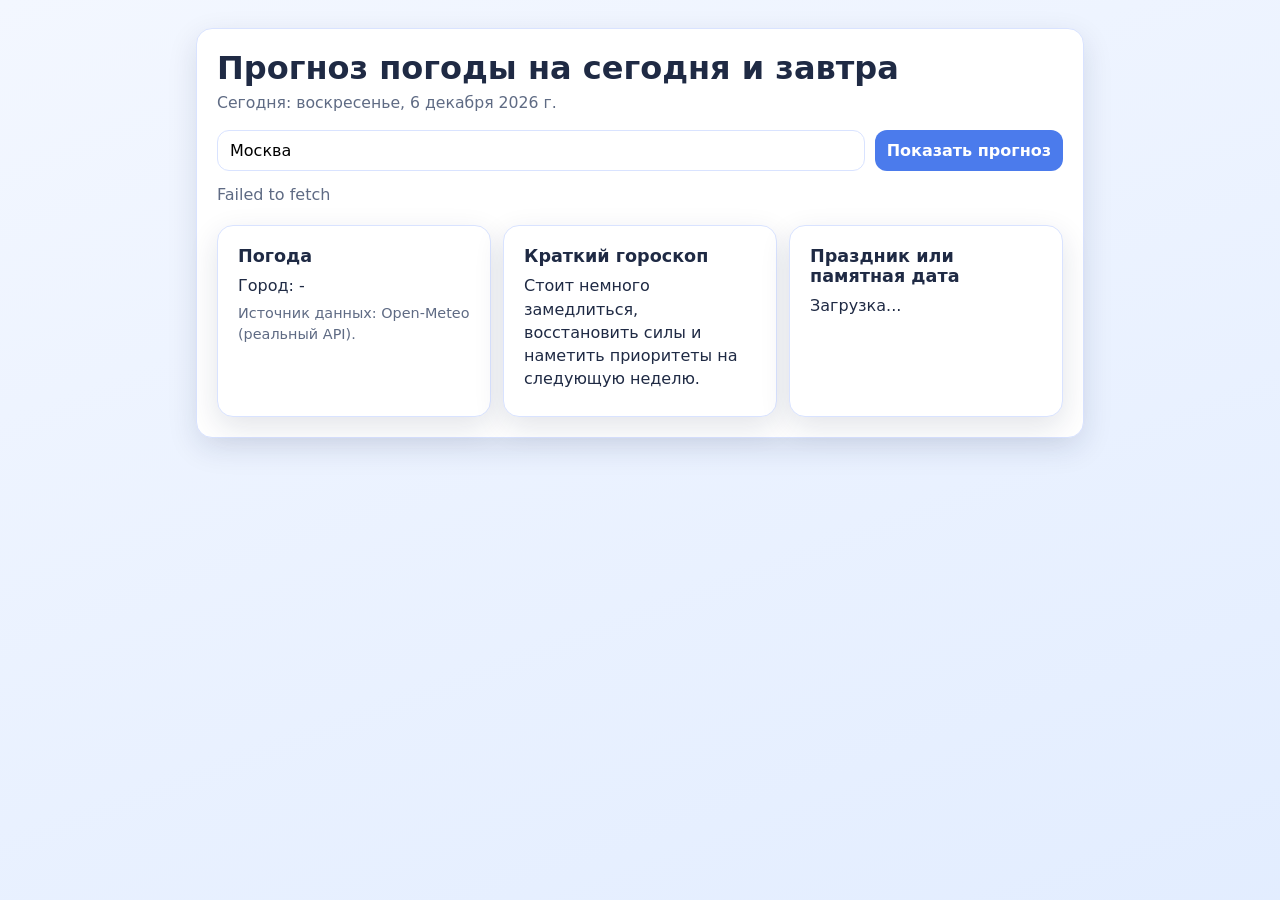
==== index.html @ 25467905 "Сделали первичную версию страницы" ====
<!doctype html>
<html lang="ru">
<head>
  <meta charset="UTF-8">
  <meta name="viewport" content="width=device-width, initial-scale=1.0">
  <title>Погода на сегодня и завтра</title>
  <style>
    :root {
      color-scheme: light dark;
      --bg: #f3f7ff;
      --card: #ffffff;
      --text: #1f2a44;
      --muted: #5f6b84;
      --accent: #4b7bec;
      --accent-2: #2f5fd8;
      --border: #d9e3ff;
      --shadow: 0 10px 30px rgba(16, 34, 75, 0.12);
    }

    @media (prefers-color-scheme: dark) {
      :root {
        --bg: #0f172a;
        --card: #111c35;
        --text: #e5ecff;
        --muted: #a8b6d9;
        --accent: #79a4ff;
        --accent-2: #5c8eff;
        --border: #26395f;
        --shadow: 0 10px 30px rgba(0, 0, 0, 0.35);
      }
    }

    * {
      box-sizing: border-box;
    }

    body {
      margin: 0;
      font-family: "Inter", "Segoe UI", system-ui, -apple-system, sans-serif;
      background: linear-gradient(160deg, var(--bg), #dce9ff 140%);
      color: var(--text);
      min-height: 100vh;
    }

    .wrap {
      max-width: 920px;
      margin: 0 auto;
      padding: 28px 16px 36px;
    }

    .card {
      background: var(--card);
      border: 1px solid var(--border);
      border-radius: 16px;
      box-shadow: var(--shadow);
      padding: 20px;
    }

    h1 {
      margin: 0 0 6px;
      font-size: clamp(1.6rem, 3vw, 2rem);
    }

    .date-text {
      color: var(--muted);
      margin: 0 0 18px;
      font-size: 0.98rem;
    }

    .controls {
      display: grid;
      grid-template-columns: 1fr auto;
      gap: 10px;
      margin-bottom: 14px;
    }

    input, button, select {
      font: inherit;
      border-radius: 12px;
      border: 1px solid var(--border);
      padding: 10px 12px;
      outline: none;
    }

    input:focus, button:focus, select:focus {
      border-color: var(--accent);
      box-shadow: 0 0 0 3px rgba(75, 123, 236, 0.16);
    }

    button {
      background: var(--accent);
      color: white;
      border: none;
      cursor: pointer;
      font-weight: 600;
      transition: background 0.2s ease;
    }

    button:hover {
      background: var(--accent-2);
    }

    .status {
      min-height: 1.4em;
      color: var(--muted);
      margin: 0;
    }

    .grid {
      margin-top: 18px;
      display: grid;
      gap: 12px;
      grid-template-columns: repeat(auto-fit, minmax(260px, 1fr));
    }

    .panel h2 {
      margin: 0 0 8px;
      font-size: 1.1rem;
    }

    .panel p {
      margin: 0.35rem 0;
      line-height: 1.45;
    }

    .weather-line {
      display: flex;
      justify-content: space-between;
      gap: 8px;
      padding: 8px 10px;
      border: 1px solid var(--border);
      border-radius: 10px;
      margin-top: 7px;
    }

    .footer-note {
      margin-top: 14px;
      color: var(--muted);
      font-size: 0.9rem;
    }
  </style>
</head>
<body>
  <main class="wrap">
    <section class="card">
      <h1>Прогноз погоды на сегодня и завтра</h1>
      <p id="currentDate" class="date-text"></p>

      <div class="controls">
        <input id="cityInput" list="cityList" placeholder="Введите город, например Москва" value="Москва">
        <button id="loadBtn" type="button">Показать прогноз</button>
      </div>
      <datalist id="cityList">
        <option value="Москва"></option>
        <option value="Санкт-Петербург"></option>
        <option value="Казань"></option>
        <option value="Новосибирск"></option>
        <option value="Екатеринбург"></option>
        <option value="Минск"></option>
        <option value="Алматы"></option>
      </datalist>

      <p id="status" class="status"></p>

      <div class="grid">
        <article class="panel card">
          <h2>Погода</h2>
          <p id="cityLabel">Город: -</p>
          <div id="weatherBox"></div>
          <p class="footer-note">Источник данных: Open-Meteo (реальный API).</p>
        </article>

        <article class="panel card">
          <h2>Краткий гороскоп</h2>
          <p id="horoscopeText">Загрузка...</p>
        </article>

        <article class="panel card">
          <h2>Праздник или памятная дата</h2>
          <p id="holidayText">Загрузка...</p>
        </article>
      </div>
    </section>
  </main>

  <script>
    const dateEl = document.getElementById("currentDate");
    const cityInput = document.getElementById("cityInput");
    const loadBtn = document.getElementById("loadBtn");
    const statusEl = document.getElementById("status");
    const cityLabel = document.getElementById("cityLabel");
    const weatherBox = document.getElementById("weatherBox");
    const horoscopeText = document.getElementById("horoscopeText");
    const holidayText = document.getElementById("holidayText");

    const formatter = new Intl.DateTimeFormat("ru-RU", {
      weekday: "long",
      day: "numeric",
      month: "long",
      year: "numeric"
    });

    const today = new Date();
    dateEl.textContent = "Сегодня: " + formatter.format(today);

    const dailyHoroscope = [
      "День подходит для спокойного планирования и небольших, но уверенных шагов вперед.",
      "Хорошее время для общения: короткий разговор сегодня может принести полезную идею завтра.",
      "Сфокусируйтесь на главном и не перегружайте себя лишними задачами, так результат будет лучше.",
      "Полезно завершить давние мелкие дела: они освободят место для новых возможностей.",
      "День благоприятен для обучения и новых знаний, особенно в практических вопросах.",
      "Поддержка близких и позитивный настрой помогут быстрее решить текущие вопросы.",
      "Стоит немного замедлиться, восстановить силы и наметить приоритеты на следующую неделю."
    ];

    horoscopeText.textContent = dailyHoroscope[today.getDay() === 0 ? 6 : today.getDay() - 1];

    const memorableDates = {
      "01-01": "Новый год",
      "01-07": "Рождество Христово (православное)",
      "02-23": "День защитника Отечества",
      "03-08": "Международный женский день",
      "04-12": "День космонавтики",
      "05-01": "Праздник Весны и Труда",
      "05-09": "День Победы",
      "06-12": "День России",
      "11-04": "День народного единства",
      "12-31": "Канун Нового года"
    };

    function weatherCodeToText(code) {
      const map = {
        0: "Ясно",
        1: "Преимущественно ясно",
        2: "Переменная облачность",
        3: "Пасмурно",
        45: "Туман",
        48: "Туман с инеем",
        51: "Слабая морось",
        53: "Морось",
        55: "Сильная морось",
        61: "Слабый дождь",
        63: "Дождь",
        65: "Сильный дождь",
        71: "Слабый снег",
        73: "Снег",
        75: "Сильный снег",
        80: "Ливневый дождь",
        95: "Гроза"
      };
      return map[code] ?? "Неизвестно";
    }

    function formatISODate(isoDate) {
      return new Intl.DateTimeFormat("ru-RU", {
        weekday: "short",
        day: "numeric",
        month: "short"
      }).format(new Date(isoDate));
    }

    async function loadHoliday(country = "RU") {
      const y = today.getFullYear();
      const month = String(today.getMonth() + 1).padStart(2, "0");
      const day = String(today.getDate()).padStart(2, "0");
      const localKey = month + "-" + day;

      try {
        const url = "https://date.nager.at/api/v3/PublicHolidays/" + y + "/" + country;
        const res = await fetch(url);
        if (!res.ok) {
          throw new Error("Holiday API error");
        }
        const holidays = await res.json();
        const hit = holidays.find((h) => h.date === y + "-" + month + "-" + day);
        if (hit) {
          holidayText.textContent = hit.localName + " (" + country + ")";
          return;
        }
      } catch (e) {
        // Fallback ниже сработает автоматически.
      }

      if (memorableDates[localKey]) {
        holidayText.textContent = memorableDates[localKey];
      } else {
        holidayText.textContent = "Сегодня нет крупного официального праздника. Отличный день для личных достижений.";
      }
    }

    async function geocodeCity(city) {
      const params = new URLSearchParams({
        name: city,
        count: "1",
        language: "ru",
        format: "json"
      });
      const res = await fetch("https://geocoding-api.open-meteo.com/v1/search?" + params.toString());
      if (!res.ok) {
        throw new Error("Не удалось получить координаты города");
      }
      const data = await res.json();
      if (!data.results || data.results.length === 0) {
        throw new Error("Город не найден");
      }
      return data.results[0];
    }

    async function fetchForecast(lat, lon, timezone) {
      const params = new URLSearchParams({
        latitude: String(lat),
        longitude: String(lon),
        daily: "weather_code,temperature_2m_max,temperature_2m_min,precipitation_sum,windspeed_10m_max",
        timezone: timezone || "auto",
        forecast_days: "2"
      });
      const res = await fetch("https://api.open-meteo.com/v1/forecast?" + params.toString());
      if (!res.ok) {
        throw new Error("Не удалось получить прогноз погоды");
      }
      return res.json();
    }

    function renderWeather(daily) {
      weatherBox.innerHTML = "";
      for (let i = 0; i < daily.time.length; i += 1) {
        const line = document.createElement("div");
        line.className = "weather-line";
        line.innerHTML =
          "<strong>" + formatISODate(daily.time[i]) + "</strong>" +
          "<span>" + weatherCodeToText(daily.weather_code[i]) + ", " +
          Math.round(daily.temperature_2m_min[i]) + "..." +
          Math.round(daily.temperature_2m_max[i]) + "°C, " +
          "осадки: " + daily.precipitation_sum[i] + " мм, " +
          "ветер: " + daily.windspeed_10m_max[i] + " км/ч</span>";
        weatherBox.appendChild(line);
      }
    }

    async function updateAll() {
      const city = cityInput.value.trim();
      if (!city) {
        statusEl.textContent = "Введите название города.";
        return;
      }

      statusEl.textContent = "Загружаю данные...";
      weatherBox.innerHTML = "";

      try {
        const geo = await geocodeCity(city);
        const forecast = await fetchForecast(geo.latitude, geo.longitude, geo.timezone);
        cityLabel.textContent = "Город: " + geo.name + (geo.country ? ", " + geo.country : "");
        renderWeather(forecast.daily);
        await loadHoliday(geo.country_code || "RU");
        statusEl.textContent = "Данные обновлены.";
      } catch (err) {
        statusEl.textContent = err.message || "Произошла ошибка при загрузке данных.";
      }
    }

    loadBtn.addEventListener("click", updateAll);
    cityInput.addEventListener("keydown", (e) => {
      if (e.key === "Enter") {
        updateAll();
      }
    });

    updateAll();
  </script>
</body>
</html>
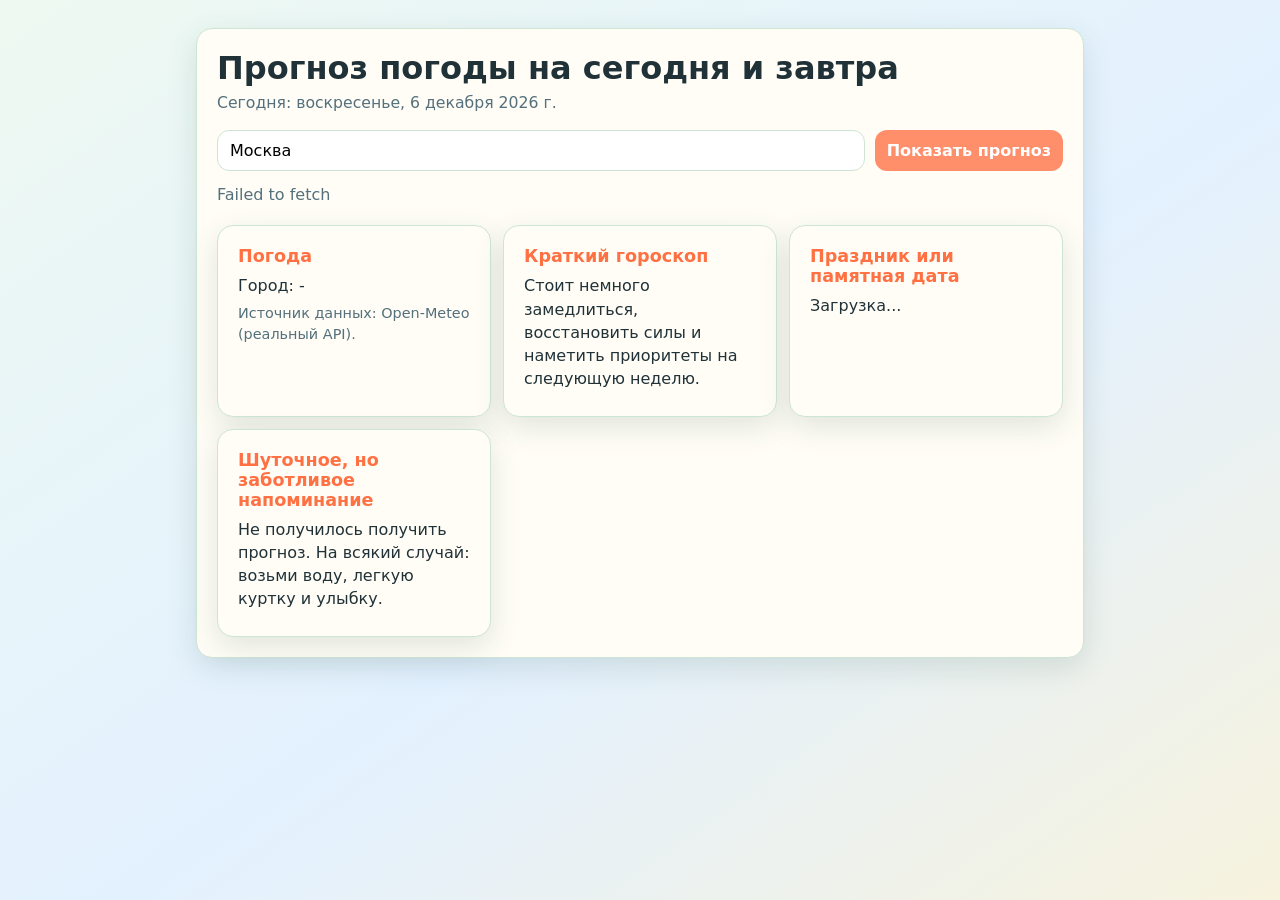
==== commit 769f797f: "Добавила цвет, шуточное напоминание по погоде" ====
--- a/index.html
+++ b/index.html
@@ -7,25 +7,27 @@
   <style>
     :root {
       color-scheme: light dark;
-      --bg: #f3f7ff;
-      --card: #ffffff;
-      --text: #1f2a44;
-      --muted: #5f6b84;
-      --accent: #4b7bec;
-      --accent-2: #2f5fd8;
-      --border: #d9e3ff;
-      --shadow: 0 10px 30px rgba(16, 34, 75, 0.12);
+      --bg: #eef9f1;
+      --bg-soft: #e3f1ff;
+      --card: #fffdf6;
+      --text: #203238;
+      --muted: #53707c;
+      --accent: #ff8f6b;
+      --accent-2: #ff7043;
+      --border: #cde5d4;
+      --shadow: 0 10px 30px rgba(45, 83, 73, 0.14);
     }
 
     @media (prefers-color-scheme: dark) {
       :root {
-        --bg: #0f172a;
-        --card: #111c35;
-        --text: #e5ecff;
-        --muted: #a8b6d9;
-        --accent: #79a4ff;
-        --accent-2: #5c8eff;
-        --border: #26395f;
+        --bg: #101b1a;
+        --bg-soft: #1a2837;
+        --card: #162425;
+        --text: #e8f8ed;
+        --muted: #a8c5b8;
+        --accent: #ffb088;
+        --accent-2: #ff9972;
+        --border: #2f4a46;
         --shadow: 0 10px 30px rgba(0, 0, 0, 0.35);
       }
     }
@@ -37,7 +39,7 @@
     body {
       margin: 0;
       font-family: "Inter", "Segoe UI", system-ui, -apple-system, sans-serif;
-      background: linear-gradient(160deg, var(--bg), #dce9ff 140%);
+      background: linear-gradient(145deg, var(--bg), var(--bg-soft) 55%, #fff3cf 120%);
       color: var(--text);
       min-height: 100vh;
     }
@@ -116,6 +118,7 @@
     .panel h2 {
       margin: 0 0 8px;
       font-size: 1.1rem;
+      color: var(--accent-2);
     }
 
     .panel p {
@@ -179,6 +182,11 @@
           <h2>Праздник или памятная дата</h2>
           <p id="holidayText">Загрузка...</p>
         </article>
+
+        <article class="panel card">
+          <h2>Шуточное, но заботливое напоминание</h2>
+          <p id="reminderText">Сейчас подберу совет по погоде...</p>
+        </article>
       </div>
     </section>
   </main>
@@ -192,6 +200,7 @@
     const weatherBox = document.getElementById("weatherBox");
     const horoscopeText = document.getElementById("horoscopeText");
     const holidayText = document.getElementById("holidayText");
+    const reminderText = document.getElementById("reminderText");
 
     const formatter = new Intl.DateTimeFormat("ru-RU", {
       weekday: "long",
@@ -337,6 +346,34 @@
       }
     }
 
+    function buildCareReminder(daily) {
+      const maxToday = Math.round(daily.temperature_2m_max[0]);
+      const maxTomorrow = Math.round(daily.temperature_2m_max[1] ?? daily.temperature_2m_max[0]);
+      const rainToday = Number(daily.precipitation_sum[0]) || 0;
+      const rainTomorrow = Number(daily.precipitation_sum[1]) || 0;
+      const windToday = Number(daily.windspeed_10m_max[0]) || 0;
+      const codes = [daily.weather_code[0], daily.weather_code[1]];
+
+      const isRainy = rainToday > 1.2 || rainTomorrow > 1.2 || codes.some((code) => [61, 63, 65, 80, 95].includes(code));
+      const isWindy = windToday >= 28;
+      const isCold = maxToday <= 8;
+      const isHot = maxToday >= 27 || maxTomorrow >= 27;
+
+      if (isRainy) {
+        return "Сегодня зонт важнее мотивации: и тот, и другой лучше не забывать. Береги ноги сухими и настроение легким.";
+      }
+      if (isWindy) {
+        return "Ветер бодрый: прическа может уйти в свободное плавание. Надень что-то непродуваемое и держись уверенно.";
+      }
+      if (isCold) {
+        return "Прохладно: чай в термосе почти как суперсила. Одевайся слоями и не геройствуй без шапки.";
+      }
+      if (isHot) {
+        return "Почти лето: солнце щедрое, как бабушка на обед. Вода, головной убор и короткие паузы в тени будут кстати.";
+      }
+      return "Погода дружелюбная: можно идти покорять день без лишней драмы. Возьми воду и сделай маленькую прогулку для настроения.";
+    }
+
     async function updateAll() {
       const city = cityInput.value.trim();
       if (!city) {
@@ -352,10 +389,12 @@
         const forecast = await fetchForecast(geo.latitude, geo.longitude, geo.timezone);
         cityLabel.textContent = "Город: " + geo.name + (geo.country ? ", " + geo.country : "");
         renderWeather(forecast.daily);
+        reminderText.textContent = buildCareReminder(forecast.daily);
         await loadHoliday(geo.country_code || "RU");
         statusEl.textContent = "Данные обновлены.";
       } catch (err) {
         statusEl.textContent = err.message || "Произошла ошибка при загрузке данных.";
+        reminderText.textContent = "Не получилось получить прогноз. На всякий случай: возьми воду, легкую куртку и улыбку.";
       }
     }
 
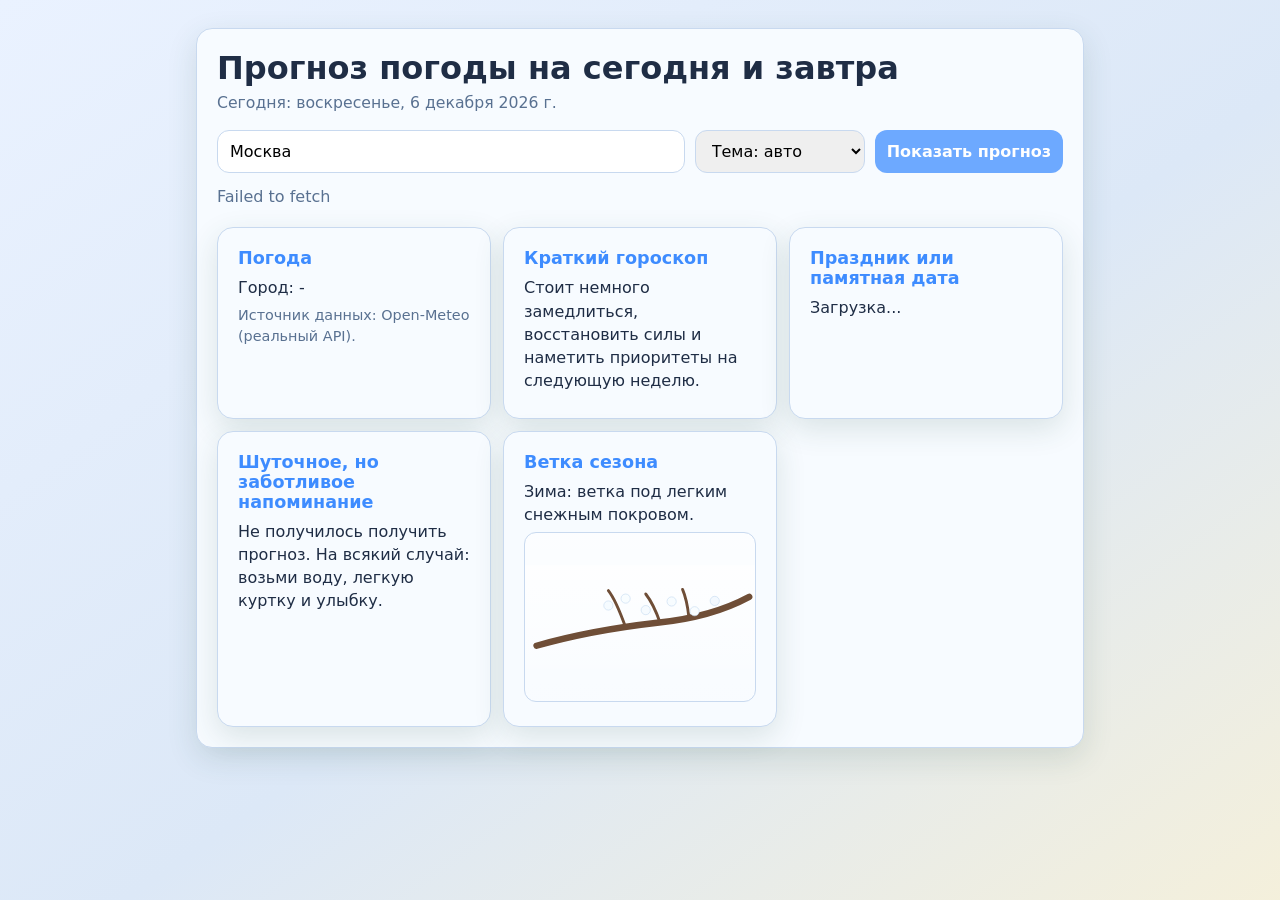
==== commit 578de7fb: "Добавила переключение времен года и ветки" ====
--- a/index.html
+++ b/index.html
@@ -32,6 +32,50 @@
       }
     }
 
+    body[data-season="spring"] {
+      --bg: #eef9f1;
+      --bg-soft: #e3f1ff;
+      --card: #fffdf6;
+      --text: #203238;
+      --muted: #53707c;
+      --accent: #ff8f6b;
+      --accent-2: #ff7043;
+      --border: #cde5d4;
+    }
+
+    body[data-season="summer"] {
+      --bg: #ecfbff;
+      --bg-soft: #dff9df;
+      --card: #fffcf0;
+      --text: #1c2f35;
+      --muted: #4f6e73;
+      --accent: #ffad33;
+      --accent-2: #ff9800;
+      --border: #cbe7e1;
+    }
+
+    body[data-season="autumn"] {
+      --bg: #fff3e7;
+      --bg-soft: #ffe4cf;
+      --card: #fffaf5;
+      --text: #3a2c21;
+      --muted: #7a5f49;
+      --accent: #f08a24;
+      --accent-2: #db6e00;
+      --border: #f1d3b4;
+    }
+
+    body[data-season="winter"] {
+      --bg: #eaf2ff;
+      --bg-soft: #dce8f7;
+      --card: #f7fbff;
+      --text: #1f2d45;
+      --muted: #597191;
+      --accent: #6da9ff;
+      --accent-2: #3e8cff;
+      --border: #c8d9ef;
+    }
+
     * {
       box-sizing: border-box;
     }
@@ -71,9 +115,13 @@
 
     .controls {
       display: grid;
-      grid-template-columns: 1fr auto;
+      grid-template-columns: 1fr auto auto;
       gap: 10px;
       margin-bottom: 14px;
+    }
+
+    .season-select {
+      min-width: 170px;
     }
 
     input, button, select {
@@ -141,9 +189,61 @@
       color: var(--muted);
       font-size: 0.9rem;
     }
+
+    .season-art {
+      width: 100%;
+      height: 170px;
+      border: 1px solid var(--border);
+      border-radius: 12px;
+      background: linear-gradient(180deg, rgba(255, 255, 255, 0.6), rgba(255, 255, 255, 0.2));
+      overflow: hidden;
+    }
+
+    .season-art .branch-sway {
+      transform-origin: 22px 142px;
+      animation: branchSway 7s ease-in-out infinite;
+    }
+
+    .season-art .decor-group {
+      transform-origin: 230px 68px;
+      animation: decorBreathe 5.5s ease-in-out infinite;
+    }
+
+    .season-art .decor-group.decor-snow {
+      animation-name: snowShimmer;
+      transform-origin: 240px 68px;
+    }
+
+    @keyframes branchSway {
+      0%, 100% { transform: rotate(0deg); }
+      50% { transform: rotate(0.65deg); }
+    }
+
+    @keyframes decorBreathe {
+      0%, 100% { transform: translateY(0) rotate(0deg); }
+      50% { transform: translateY(-2.5px) rotate(0.35deg); }
+    }
+
+    @keyframes snowShimmer {
+      0%, 100% { transform: translateY(0); opacity: 0.92; }
+      50% { transform: translateY(1.5px); opacity: 1; }
+    }
+
+    @media (prefers-reduced-motion: reduce) {
+      .season-art .branch-sway,
+      .season-art .decor-group {
+        animation: none !important;
+      }
+    }
+
+    @media (max-width: 700px) {
+      .controls {
+        grid-template-columns: 1fr;
+      }
+    }
   </style>
 </head>
-<body>
+<body data-season="spring">
   <main class="wrap">
     <section class="card">
       <h1>Прогноз погоды на сегодня и завтра</h1>
@@ -151,6 +251,13 @@
 
       <div class="controls">
         <input id="cityInput" list="cityList" placeholder="Введите город, например Москва" value="Москва">
+        <select id="seasonSelect" class="season-select" aria-label="Тема сезона">
+          <option value="auto">Тема: авто</option>
+          <option value="spring">Весна</option>
+          <option value="summer">Лето</option>
+          <option value="autumn">Осень</option>
+          <option value="winter">Зима</option>
+        </select>
         <button id="loadBtn" type="button">Показать прогноз</button>
       </div>
       <datalist id="cityList">
@@ -187,6 +294,12 @@
           <h2>Шуточное, но заботливое напоминание</h2>
           <p id="reminderText">Сейчас подберу совет по погоде...</p>
         </article>
+
+        <article class="panel card">
+          <h2>Ветка сезона</h2>
+          <p id="seasonLabel">Подбираю иллюстрацию по времени года...</p>
+          <svg id="seasonBranch" class="season-art" viewBox="0 0 400 180" role="img" aria-label="Иллюстрация ветки дерева"></svg>
+        </article>
       </div>
     </section>
   </main>
@@ -195,12 +308,15 @@
     const dateEl = document.getElementById("currentDate");
     const cityInput = document.getElementById("cityInput");
     const loadBtn = document.getElementById("loadBtn");
+    const seasonSelect = document.getElementById("seasonSelect");
     const statusEl = document.getElementById("status");
     const cityLabel = document.getElementById("cityLabel");
     const weatherBox = document.getElementById("weatherBox");
     const horoscopeText = document.getElementById("horoscopeText");
     const holidayText = document.getElementById("holidayText");
     const reminderText = document.getElementById("reminderText");
+    const seasonLabel = document.getElementById("seasonLabel");
+    const seasonBranch = document.getElementById("seasonBranch");
 
     const formatter = new Intl.DateTimeFormat("ru-RU", {
       weekday: "long",
@@ -211,6 +327,13 @@
 
     const today = new Date();
     dateEl.textContent = "Сегодня: " + formatter.format(today);
+
+    const seasonNames = {
+      spring: "Весна",
+      summer: "Лето",
+      autumn: "Осень",
+      winter: "Зима"
+    };
 
     const dailyHoroscope = [
       "День подходит для спокойного планирования и небольших, но уверенных шагов вперед.",
@@ -268,6 +391,87 @@
       }).format(new Date(isoDate));
     }
 
+    function getSeasonByMonth(monthIndex) {
+      if (monthIndex >= 2 && monthIndex <= 4) return "spring";
+      if (monthIndex >= 5 && monthIndex <= 7) return "summer";
+      if (monthIndex >= 8 && monthIndex <= 10) return "autumn";
+      return "winter";
+    }
+
+    function renderBranchArt(season) {
+      let decor = "";
+      let caption = "";
+      let decorClass = "decor-group";
+
+      if (season === "spring") {
+        decor = `
+          <circle cx="140" cy="70" r="13" fill="#ffc6d8" />
+          <circle cx="170" cy="55" r="12" fill="#ffbdd1" />
+          <circle cx="205" cy="75" r="14" fill="#ffd2e0" />
+          <circle cx="250" cy="62" r="12" fill="#ffc4d4" />
+          <circle cx="290" cy="78" r="12" fill="#ffcfdf" />
+          <circle cx="325" cy="60" r="11" fill="#ffd7e5" />
+        `;
+        caption = "Весна: ветка в нежном цветении.";
+      } else if (season === "summer") {
+        decor = `
+          <ellipse cx="145" cy="70" rx="18" ry="12" fill="#79c96e" />
+          <ellipse cx="180" cy="58" rx="20" ry="13" fill="#6ebf61" />
+          <ellipse cx="220" cy="78" rx="19" ry="12" fill="#86d679" />
+          <ellipse cx="265" cy="62" rx="18" ry="12" fill="#70c866" />
+          <ellipse cx="305" cy="80" rx="19" ry="12" fill="#7ccf71" />
+          <ellipse cx="338" cy="62" rx="16" ry="11" fill="#68bb5d" />
+        `;
+        caption = "Лето: густая зеленая листва.";
+      } else if (season === "autumn") {
+        decor = `
+          <ellipse cx="145" cy="70" rx="17" ry="11" fill="#f4a440" />
+          <ellipse cx="178" cy="57" rx="19" ry="12" fill="#e48c2a" />
+          <ellipse cx="220" cy="78" rx="18" ry="11" fill="#f7b35e" />
+          <ellipse cx="264" cy="63" rx="18" ry="11" fill="#d9771f" />
+          <ellipse cx="304" cy="80" rx="18" ry="11" fill="#f1a347" />
+          <ellipse cx="338" cy="61" rx="16" ry="10" fill="#cc6815" />
+        `;
+        caption = "Осень: ветка в теплых янтарных оттенках.";
+      } else {
+        decorClass = "decor-group decor-snow";
+        decor = `
+          <circle cx="145" cy="70" r="8" fill="#f5fbff" stroke="#c2d8ef" />
+          <circle cx="175" cy="58" r="8" fill="#f8fdff" stroke="#c2d8ef" />
+          <circle cx="210" cy="78" r="8" fill="#f6fbff" stroke="#c2d8ef" />
+          <circle cx="255" cy="63" r="8" fill="#f7fcff" stroke="#c2d8ef" />
+          <circle cx="295" cy="80" r="8" fill="#f9fdff" stroke="#c2d8ef" />
+          <circle cx="330" cy="62" r="8" fill="#f3f9ff" stroke="#c2d8ef" />
+        `;
+        caption = "Зима: ветка под легким снежным покровом.";
+      }
+
+      seasonBranch.innerHTML = `
+        <defs>
+          <linearGradient id="skyGrad" x1="0" x2="0" y1="0" y2="1">
+            <stop offset="0%" stop-color="rgba(255,255,255,0.7)" />
+            <stop offset="100%" stop-color="rgba(255,255,255,0.15)" />
+          </linearGradient>
+        </defs>
+        <rect x="0" y="0" width="400" height="180" fill="url(#skyGrad)"></rect>
+        <g class="branch-sway">
+          <path d="M20 140 C90 120, 160 108, 230 100 C280 95, 340 82, 390 55" stroke="#6f4e37" stroke-width="11" fill="none" stroke-linecap="round"/>
+          <path d="M175 108 C165 80, 156 58, 145 44" stroke="#6f4e37" stroke-width="5" fill="none" stroke-linecap="round"/>
+          <path d="M235 100 C228 80, 221 64, 210 50" stroke="#6f4e37" stroke-width="5" fill="none" stroke-linecap="round"/>
+          <path d="M285 90 C283 72, 280 56, 274 42" stroke="#6f4e37" stroke-width="5" fill="none" stroke-linecap="round"/>
+          <g class="${decorClass}">${decor}</g>
+        </g>
+      `;
+      seasonLabel.textContent = caption;
+    }
+
+    function applySeasonTheme() {
+      const selected = seasonSelect.value;
+      const finalSeason = selected === "auto" ? getSeasonByMonth(today.getMonth()) : selected;
+      document.body.dataset.season = finalSeason;
+      renderBranchArt(finalSeason);
+    }
+
     async function loadHoliday(country = "RU") {
       const y = today.getFullYear();
       const month = String(today.getMonth() + 1).padStart(2, "0");
@@ -399,12 +603,14 @@
     }
 
     loadBtn.addEventListener("click", updateAll);
+    seasonSelect.addEventListener("change", applySeasonTheme);
     cityInput.addEventListener("keydown", (e) => {
       if (e.key === "Enter") {
         updateAll();
       }
     });
 
+    applySeasonTheme();
     updateAll();
   </script>
 </body>
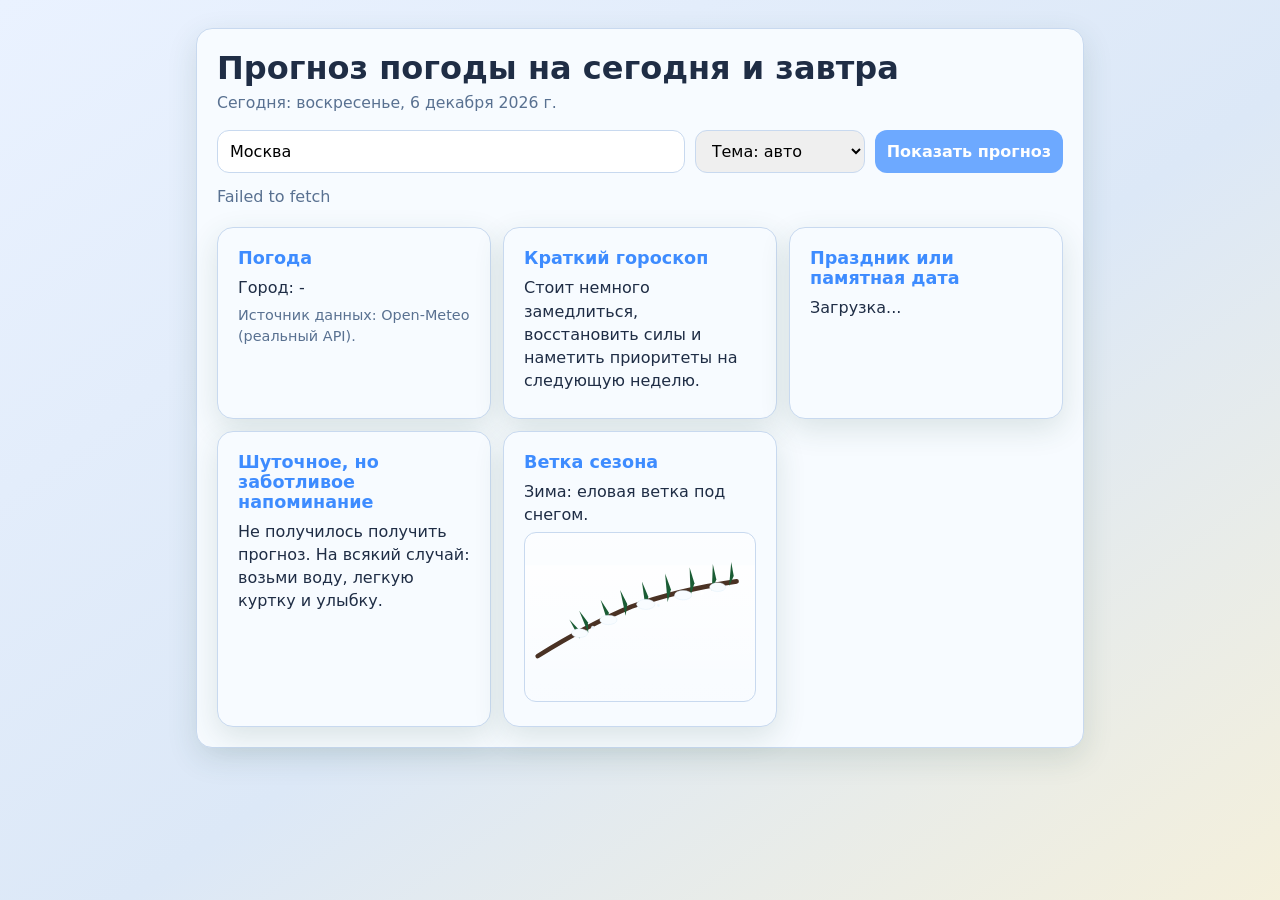
==== commit 9bae4434: "Сделаны детальные SVG-иллюстрации" ====
--- a/index.html
+++ b/index.html
@@ -398,70 +398,210 @@
       return "winter";
     }
 
+    function sakuraFlower(x, y, scale) {
+      const s = scale;
+      return (
+        "<g transform=\"translate(" + x + "," + y + ") scale(" + s + ")\">" +
+        "<g fill=\"#ffb8d0\">" +
+        "<ellipse cx=\"0\" cy=\"-7\" rx=\"3.4\" ry=\"6.8\" />" +
+        "<ellipse cx=\"0\" cy=\"-7\" rx=\"3.4\" ry=\"6.8\" transform=\"rotate(72)\" />" +
+        "<ellipse cx=\"0\" cy=\"-7\" rx=\"3.4\" ry=\"6.8\" transform=\"rotate(144)\" />" +
+        "<ellipse cx=\"0\" cy=\"-7\" rx=\"3.4\" ry=\"6.8\" transform=\"rotate(216)\" />" +
+        "<ellipse cx=\"0\" cy=\"-7\" rx=\"3.4\" ry=\"6.8\" transform=\"rotate(288)\" />" +
+        "</g>" +
+        "<circle r=\"3\" fill=\"#fff5f9\" />" +
+        "</g>"
+      );
+    }
+
+    function sakuraBud(x, y) {
+      return (
+        "<ellipse cx=\"" + x + "\" cy=\"" + y + "\" rx=\"4\" ry=\"6\" fill=\"#ff9ec4\" transform=\"rotate(-25 " + x + " " + y + ")\" />"
+      );
+    }
+
+    function cherryLeaf(x, y, rot) {
+      return (
+        "<g transform=\"translate(" + x + "," + y + ") rotate(" + rot + ")\">" +
+        "<ellipse cx=\"0\" cy=\"0\" rx=\"14\" ry=\"8\" fill=\"#4a9f4a\" />" +
+        "<path d=\"M 0 -8 Q 0 0 0 10\" stroke=\"#2d6b2d\" stroke-width=\"1.2\" fill=\"none\" />" +
+        "</g>"
+      );
+    }
+
+    function cherryPair(x, y) {
+      return (
+        "<g transform=\"translate(" + x + "," + y + ")\">" +
+        "<path d=\"M 0 -4 Q 3 -14 10 -10\" stroke=\"#5c4033\" stroke-width=\"1.4\" fill=\"none\" stroke-linecap=\"round\" />" +
+        "<ellipse cx=\"2\" cy=\"2\" rx=\"5.5\" ry=\"6.5\" fill=\"#c41e3a\" />" +
+        "<ellipse cx=\"11\" cy=\"5\" rx=\"5.5\" ry=\"6.5\" fill=\"#a01830\" />" +
+        "<ellipse cx=\"2\" cy=\"2\" rx=\"2\" ry=\"2.5\" fill=\"#ff6b7a\" opacity=\"0.35\" />" +
+        "</g>"
+      );
+    }
+
+    function mapleLeafPath(fill) {
+      return (
+        "<path d=\"M 0 10 L 4 -2 L 12 -8 L 10 2 L 16 8 L 6 10 L 0 18 L -6 10 L -16 8 L -10 2 L -12 -8 L -4 -2 Z\" fill=\"" +
+        fill +
+        "\" stroke=\"#8a3a12\" stroke-width=\"0.4\" stroke-linejoin=\"round\" />"
+      );
+    }
+
+    function mapleLeaf(x, y, rot, scale, fill) {
+      return (
+        "<g transform=\"translate(" + x + "," + y + ") rotate(" + rot + ") scale(" + scale + ")\">" +
+        mapleLeafPath(fill) +
+        "<path d=\"M 0 10 L 0 22\" stroke=\"#5a3010\" stroke-width=\"1.2\" />" +
+        "</g>"
+      );
+    }
+
+    function spruceNeedle(x, y, ang, len) {
+      const rad = (ang * Math.PI) / 180;
+      const x2 = x + Math.cos(rad) * len;
+      const y2 = y + Math.sin(rad) * len;
+      return (
+        "<polygon points=\"" +
+        x +
+        "," +
+        y +
+        " " +
+        x2 +
+        "," +
+        y2 +
+        " " +
+        (x + Math.cos(rad + 0.35) * (len * 0.45)) +
+        "," +
+        (y + Math.sin(rad + 0.35) * (len * 0.45)) +
+        "\" fill=\"#1a5c34\" />"
+      );
+    }
+
+    function snowCap(x, y, w) {
+      return (
+        "<ellipse cx=\"" +
+        x +
+        "\" cy=\"" +
+        y +
+        "\" rx=\"" +
+        w +
+        "\" ry=\"" +
+        w * 0.55 +
+        "\" fill=\"#f8fcff\" stroke=\"#d4e8f7\" stroke-width=\"0.6\" />"
+      );
+    }
+
     function renderBranchArt(season) {
-      let decor = "";
       let caption = "";
-      let decorClass = "decor-group";
+      let scene = "";
 
       if (season === "spring") {
-        decor = `
-          <circle cx="140" cy="70" r="13" fill="#ffc6d8" />
-          <circle cx="170" cy="55" r="12" fill="#ffbdd1" />
-          <circle cx="205" cy="75" r="14" fill="#ffd2e0" />
-          <circle cx="250" cy="62" r="12" fill="#ffc4d4" />
-          <circle cx="290" cy="78" r="12" fill="#ffcfdf" />
-          <circle cx="325" cy="60" r="11" fill="#ffd7e5" />
-        `;
-        caption = "Весна: ветка в нежном цветении.";
+        caption = "Весна: ветка цветущей сакуры.";
+        scene =
+          "<g class=\"branch-sway\">" +
+          "<path d=\"M 16 150 C 90 115, 170 95, 248 78 C 300 66, 350 52, 388 38\" stroke=\"#5c4033\" stroke-width=\"10\" fill=\"none\" stroke-linecap=\"round\" />" +
+          "<path d=\"M 178 108 C 170 82, 158 58, 148 36\" stroke=\"#6b4a3a\" stroke-width=\"5\" fill=\"none\" stroke-linecap=\"round\" />" +
+          "<path d=\"M 238 98 C 230 72, 218 48, 205 28\" stroke=\"#6b4a3a\" stroke-width=\"5\" fill=\"none\" stroke-linecap=\"round\" />" +
+          "<path d=\"M 292 86 C 286 64, 278 44, 268 24\" stroke=\"#6b4a3a\" stroke-width=\"4\" fill=\"none\" stroke-linecap=\"round\" />" +
+          "<g class=\"decor-group\">" +
+          sakuraFlower(148, 40, 1.05) +
+          sakuraFlower(208, 52, 0.9) +
+          sakuraFlower(268, 58, 1) +
+          sakuraFlower(318, 48, 0.85) +
+          sakuraFlower(355, 42, 0.75) +
+          sakuraBud(128, 118) +
+          sakuraBud(185, 95) +
+          sakuraBud(330, 62) +
+          "</g>" +
+          "</g>";
       } else if (season === "summer") {
-        decor = `
-          <ellipse cx="145" cy="70" rx="18" ry="12" fill="#79c96e" />
-          <ellipse cx="180" cy="58" rx="20" ry="13" fill="#6ebf61" />
-          <ellipse cx="220" cy="78" rx="19" ry="12" fill="#86d679" />
-          <ellipse cx="265" cy="62" rx="18" ry="12" fill="#70c866" />
-          <ellipse cx="305" cy="80" rx="19" ry="12" fill="#7ccf71" />
-          <ellipse cx="338" cy="62" rx="16" ry="11" fill="#68bb5d" />
-        `;
-        caption = "Лето: густая зеленая листва.";
+        caption = "Лето: ветка черешни с листьями и ягодами.";
+        scene =
+          "<g class=\"branch-sway\">" +
+          "<path d=\"M 14 152 C 95 118, 175 98, 255 82 C 310 72, 360 58, 392 48\" stroke=\"#5a3828\" stroke-width=\"11\" fill=\"none\" stroke-linecap=\"round\" />" +
+          "<path d=\"M 182 110 C 172 85, 162 62, 152 44\" stroke=\"#6b4a3a\" stroke-width=\"5\" fill=\"none\" stroke-linecap=\"round\" />" +
+          "<path d=\"M 248 96 C 240 72, 228 52, 218 34\" stroke=\"#6b4a3a\" stroke-width=\"5\" fill=\"none\" stroke-linecap=\"round\" />" +
+          "<path d=\"M 302 84 C 296 64, 288 46, 278 30\" stroke=\"#6b4a3a\" stroke-width=\"4\" fill=\"none\" stroke-linecap=\"round\" />" +
+          "<g class=\"decor-group\">" +
+          cherryLeaf(138, 108, -35) +
+          cherryLeaf(165, 88, 15) +
+          cherryLeaf(200, 72, -55) +
+          cherryLeaf(235, 78, 40) +
+          cherryLeaf(275, 68, -20) +
+          cherryLeaf(310, 62, 25) +
+          cherryLeaf(345, 58, -45) +
+          cherryPair(158, 52) +
+          cherryPair(228, 58) +
+          cherryPair(298, 48) +
+          cherryPair(352, 44) +
+          "</g>" +
+          "</g>";
       } else if (season === "autumn") {
-        decor = `
-          <ellipse cx="145" cy="70" rx="17" ry="11" fill="#f4a440" />
-          <ellipse cx="178" cy="57" rx="19" ry="12" fill="#e48c2a" />
-          <ellipse cx="220" cy="78" rx="18" ry="11" fill="#f7b35e" />
-          <ellipse cx="264" cy="63" rx="18" ry="11" fill="#d9771f" />
-          <ellipse cx="304" cy="80" rx="18" ry="11" fill="#f1a347" />
-          <ellipse cx="338" cy="61" rx="16" ry="10" fill="#cc6815" />
-        `;
-        caption = "Осень: ветка в теплых янтарных оттенках.";
+        caption = "Осень: кленовая ветка.";
+        scene =
+          "<g class=\"branch-sway\">" +
+          "<path d=\"M 18 148 C 92 118, 168 100, 242 84 C 295 74, 348 60, 386 46\" stroke=\"#5c4033\" stroke-width=\"10\" fill=\"none\" stroke-linecap=\"round\" />" +
+          "<path d=\"M 176 108 C 168 82, 158 58, 150 40\" stroke=\"#6b4a3a\" stroke-width=\"5\" fill=\"none\" stroke-linecap=\"round\" />" +
+          "<path d=\"M 238 96 C 230 72, 220 50, 210 32\" stroke=\"#6b4a3a\" stroke-width=\"5\" fill=\"none\" stroke-linecap=\"round\" />" +
+          "<path d=\"M 290 86 C 284 66, 276 48, 268 30\" stroke=\"#6b4a3a\" stroke-width=\"4\" fill=\"none\" stroke-linecap=\"round\" />" +
+          "<g class=\"decor-group\">" +
+          mapleLeaf(142, 100, -25, 0.85, "#e85d04") +
+          mapleLeaf(178, 78, 40, 0.95, "#d9480f") +
+          mapleLeaf(218, 88, -50, 0.9, "#f4a261") +
+          mapleLeaf(258, 72, 15, 1, "#c2410c") +
+          mapleLeaf(298, 68, -35, 0.88, "#ea580c") +
+          mapleLeaf(332, 58, 55, 0.82, "#9a3412") +
+          mapleLeaf(365, 52, -15, 0.75, "#f59e0b") +
+          "</g>" +
+          "</g>";
       } else {
-        decorClass = "decor-group decor-snow";
-        decor = `
-          <circle cx="145" cy="70" r="8" fill="#f5fbff" stroke="#c2d8ef" />
-          <circle cx="175" cy="58" r="8" fill="#f8fdff" stroke="#c2d8ef" />
-          <circle cx="210" cy="78" r="8" fill="#f6fbff" stroke="#c2d8ef" />
-          <circle cx="255" cy="63" r="8" fill="#f7fcff" stroke="#c2d8ef" />
-          <circle cx="295" cy="80" r="8" fill="#f9fdff" stroke="#c2d8ef" />
-          <circle cx="330" cy="62" r="8" fill="#f3f9ff" stroke="#c2d8ef" />
-        `;
-        caption = "Зима: ветка под легким снежным покровом.";
-      }
-
-      seasonBranch.innerHTML = `
-        <defs>
-          <linearGradient id="skyGrad" x1="0" x2="0" y1="0" y2="1">
-            <stop offset="0%" stop-color="rgba(255,255,255,0.7)" />
-            <stop offset="100%" stop-color="rgba(255,255,255,0.15)" />
-          </linearGradient>
-        </defs>
-        <rect x="0" y="0" width="400" height="180" fill="url(#skyGrad)"></rect>
-        <g class="branch-sway">
-          <path d="M20 140 C90 120, 160 108, 230 100 C280 95, 340 82, 390 55" stroke="#6f4e37" stroke-width="11" fill="none" stroke-linecap="round"/>
-          <path d="M175 108 C165 80, 156 58, 145 44" stroke="#6f4e37" stroke-width="5" fill="none" stroke-linecap="round"/>
-          <path d="M235 100 C228 80, 221 64, 210 50" stroke="#6f4e37" stroke-width="5" fill="none" stroke-linecap="round"/>
-          <path d="M285 90 C283 72, 280 56, 274 42" stroke="#6f4e37" stroke-width="5" fill="none" stroke-linecap="round"/>
-          <g class="${decorClass}">${decor}</g>
-        </g>
-      `;
+        caption = "Зима: еловая ветка под снегом.";
+        scene =
+          "<g class=\"branch-sway\">" +
+          "<path d=\"M 22 158 C 75 125, 130 95, 185 72 C 240 52, 300 38, 368 28\" stroke=\"#4a3224\" stroke-width=\"8\" fill=\"none\" stroke-linecap=\"round\" />" +
+          spruceNeedle(95, 128, -118, 38) +
+          spruceNeedle(110, 118, -112, 42) +
+          spruceNeedle(145, 102, -108, 44) +
+          spruceNeedle(175, 88, -102, 46) +
+          spruceNeedle(210, 76, -98, 48) +
+          spruceNeedle(248, 64, -95, 50) +
+          spruceNeedle(288, 52, -92, 48) +
+          spruceNeedle(325, 44, -88, 46) +
+          spruceNeedle(355, 36, -85, 42) +
+          "<g class=\"decor-group decor-snow\">" +
+          snowCap(95, 118, 14) +
+          snowCap(145, 95, 15) +
+          snowCap(210, 68, 16) +
+          snowCap(275, 52, 15) +
+          snowCap(335, 38, 14) +
+          "<circle cx=\"118\" cy=\"108\" r=\"3\" fill=\"#eef8ff\" opacity=\"0.9\" />" +
+          "<circle cx=\"232\" cy=\"70\" r=\"2.5\" fill=\"#eef8ff\" opacity=\"0.85\" />" +
+          "<circle cx=\"308\" cy=\"48\" r=\"3\" fill=\"#ffffff\" opacity=\"0.9\" />" +
+          "</g>" +
+          "</g>";
+      }
+
+      seasonBranch.setAttribute(
+        "aria-label",
+        season === "spring"
+          ? "Нарисованная ветка цветущей сакуры"
+          : season === "summer"
+            ? "Нарисованная ветка черешни с ягодами"
+            : season === "autumn"
+              ? "Нарисованная кленовая ветка"
+              : "Нарисованная еловая ветка в снегу"
+      );
+
+      seasonBranch.innerHTML =
+        "<defs>" +
+        "<linearGradient id=\"skyGrad\" x1=\"0\" x2=\"0\" y1=\"0\" y2=\"1\">" +
+        "<stop offset=\"0%\" stop-color=\"rgba(255,255,255,0.75)\" />" +
+        "<stop offset=\"100%\" stop-color=\"rgba(255,255,255,0.12)\" />" +
+        "</linearGradient>" +
+        "</defs>" +
+        "<rect x=\"0\" y=\"0\" width=\"400\" height=\"180\" fill=\"url(#skyGrad)\"></rect>" +
+        scene;
       seasonLabel.textContent = caption;
     }
 
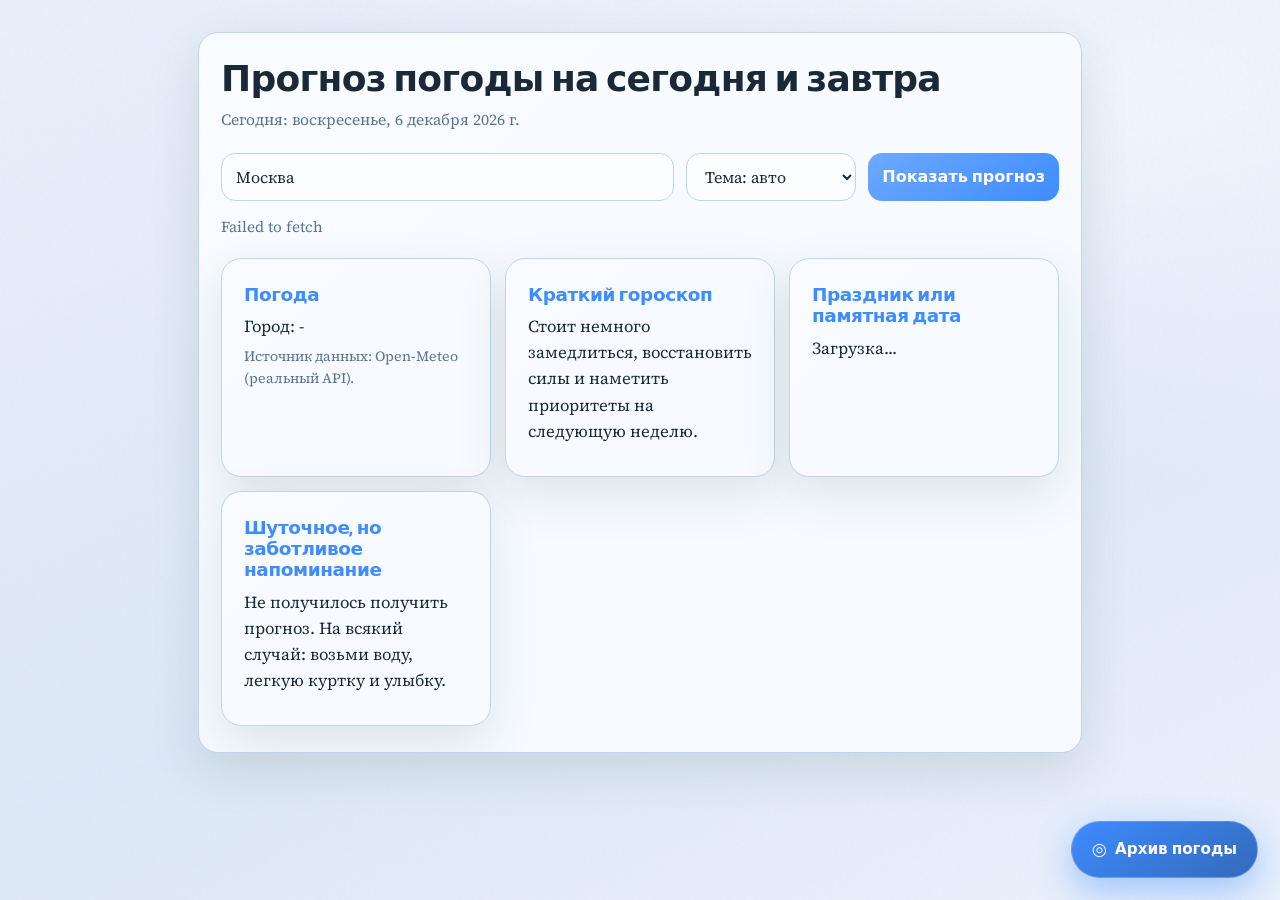
==== commit 9f488345: "добавление второй страницы архив" ====
--- a/index.html
+++ b/index.html
@@ -4,244 +4,10 @@
   <meta charset="UTF-8">
   <meta name="viewport" content="width=device-width, initial-scale=1.0">
   <title>Погода на сегодня и завтра</title>
-  <style>
-    :root {
-      color-scheme: light dark;
-      --bg: #eef9f1;
-      --bg-soft: #e3f1ff;
-      --card: #fffdf6;
-      --text: #203238;
-      --muted: #53707c;
-      --accent: #ff8f6b;
-      --accent-2: #ff7043;
-      --border: #cde5d4;
-      --shadow: 0 10px 30px rgba(45, 83, 73, 0.14);
-    }
-
-    @media (prefers-color-scheme: dark) {
-      :root {
-        --bg: #101b1a;
-        --bg-soft: #1a2837;
-        --card: #162425;
-        --text: #e8f8ed;
-        --muted: #a8c5b8;
-        --accent: #ffb088;
-        --accent-2: #ff9972;
-        --border: #2f4a46;
-        --shadow: 0 10px 30px rgba(0, 0, 0, 0.35);
-      }
-    }
-
-    body[data-season="spring"] {
-      --bg: #eef9f1;
-      --bg-soft: #e3f1ff;
-      --card: #fffdf6;
-      --text: #203238;
-      --muted: #53707c;
-      --accent: #ff8f6b;
-      --accent-2: #ff7043;
-      --border: #cde5d4;
-    }
-
-    body[data-season="summer"] {
-      --bg: #ecfbff;
-      --bg-soft: #dff9df;
-      --card: #fffcf0;
-      --text: #1c2f35;
-      --muted: #4f6e73;
-      --accent: #ffad33;
-      --accent-2: #ff9800;
-      --border: #cbe7e1;
-    }
-
-    body[data-season="autumn"] {
-      --bg: #fff3e7;
-      --bg-soft: #ffe4cf;
-      --card: #fffaf5;
-      --text: #3a2c21;
-      --muted: #7a5f49;
-      --accent: #f08a24;
-      --accent-2: #db6e00;
-      --border: #f1d3b4;
-    }
-
-    body[data-season="winter"] {
-      --bg: #eaf2ff;
-      --bg-soft: #dce8f7;
-      --card: #f7fbff;
-      --text: #1f2d45;
-      --muted: #597191;
-      --accent: #6da9ff;
-      --accent-2: #3e8cff;
-      --border: #c8d9ef;
-    }
-
-    * {
-      box-sizing: border-box;
-    }
-
-    body {
-      margin: 0;
-      font-family: "Inter", "Segoe UI", system-ui, -apple-system, sans-serif;
-      background: linear-gradient(145deg, var(--bg), var(--bg-soft) 55%, #fff3cf 120%);
-      color: var(--text);
-      min-height: 100vh;
-    }
-
-    .wrap {
-      max-width: 920px;
-      margin: 0 auto;
-      padding: 28px 16px 36px;
-    }
-
-    .card {
-      background: var(--card);
-      border: 1px solid var(--border);
-      border-radius: 16px;
-      box-shadow: var(--shadow);
-      padding: 20px;
-    }
-
-    h1 {
-      margin: 0 0 6px;
-      font-size: clamp(1.6rem, 3vw, 2rem);
-    }
-
-    .date-text {
-      color: var(--muted);
-      margin: 0 0 18px;
-      font-size: 0.98rem;
-    }
-
-    .controls {
-      display: grid;
-      grid-template-columns: 1fr auto auto;
-      gap: 10px;
-      margin-bottom: 14px;
-    }
-
-    .season-select {
-      min-width: 170px;
-    }
-
-    input, button, select {
-      font: inherit;
-      border-radius: 12px;
-      border: 1px solid var(--border);
-      padding: 10px 12px;
-      outline: none;
-    }
-
-    input:focus, button:focus, select:focus {
-      border-color: var(--accent);
-      box-shadow: 0 0 0 3px rgba(75, 123, 236, 0.16);
-    }
-
-    button {
-      background: var(--accent);
-      color: white;
-      border: none;
-      cursor: pointer;
-      font-weight: 600;
-      transition: background 0.2s ease;
-    }
-
-    button:hover {
-      background: var(--accent-2);
-    }
-
-    .status {
-      min-height: 1.4em;
-      color: var(--muted);
-      margin: 0;
-    }
-
-    .grid {
-      margin-top: 18px;
-      display: grid;
-      gap: 12px;
-      grid-template-columns: repeat(auto-fit, minmax(260px, 1fr));
-    }
-
-    .panel h2 {
-      margin: 0 0 8px;
-      font-size: 1.1rem;
-      color: var(--accent-2);
-    }
-
-    .panel p {
-      margin: 0.35rem 0;
-      line-height: 1.45;
-    }
-
-    .weather-line {
-      display: flex;
-      justify-content: space-between;
-      gap: 8px;
-      padding: 8px 10px;
-      border: 1px solid var(--border);
-      border-radius: 10px;
-      margin-top: 7px;
-    }
-
-    .footer-note {
-      margin-top: 14px;
-      color: var(--muted);
-      font-size: 0.9rem;
-    }
-
-    .season-art {
-      width: 100%;
-      height: 170px;
-      border: 1px solid var(--border);
-      border-radius: 12px;
-      background: linear-gradient(180deg, rgba(255, 255, 255, 0.6), rgba(255, 255, 255, 0.2));
-      overflow: hidden;
-    }
-
-    .season-art .branch-sway {
-      transform-origin: 22px 142px;
-      animation: branchSway 7s ease-in-out infinite;
-    }
-
-    .season-art .decor-group {
-      transform-origin: 230px 68px;
-      animation: decorBreathe 5.5s ease-in-out infinite;
-    }
-
-    .season-art .decor-group.decor-snow {
-      animation-name: snowShimmer;
-      transform-origin: 240px 68px;
-    }
-
-    @keyframes branchSway {
-      0%, 100% { transform: rotate(0deg); }
-      50% { transform: rotate(0.65deg); }
-    }
-
-    @keyframes decorBreathe {
-      0%, 100% { transform: translateY(0) rotate(0deg); }
-      50% { transform: translateY(-2.5px) rotate(0.35deg); }
-    }
-
-    @keyframes snowShimmer {
-      0%, 100% { transform: translateY(0); opacity: 0.92; }
-      50% { transform: translateY(1.5px); opacity: 1; }
-    }
-
-    @media (prefers-reduced-motion: reduce) {
-      .season-art .branch-sway,
-      .season-art .decor-group {
-        animation: none !important;
-      }
-    }
-
-    @media (max-width: 700px) {
-      .controls {
-        grid-template-columns: 1fr;
-      }
-    }
-  </style>
+  <link rel="preconnect" href="https://fonts.googleapis.com">
+  <link rel="preconnect" href="https://fonts.gstatic.com" crossorigin>
+  <link href="https://fonts.googleapis.com/css2?family=Bricolage+Grotesque:opsz,wght@12..96,500;12..96,700&family=Source+Serif+4:ital,opsz,wght@0,8..60,400;0,8..60,600;1,8..60,400&display=swap" rel="stylesheet">
+  <link rel="stylesheet" href="theme.css">
 </head>
 <body data-season="spring">
   <main class="wrap">
@@ -294,15 +60,14 @@
           <h2>Шуточное, но заботливое напоминание</h2>
           <p id="reminderText">Сейчас подберу совет по погоде...</p>
         </article>
-
-        <article class="panel card">
-          <h2>Ветка сезона</h2>
-          <p id="seasonLabel">Подбираю иллюстрацию по времени года...</p>
-          <svg id="seasonBranch" class="season-art" viewBox="0 0 400 180" role="img" aria-label="Иллюстрация ветки дерева"></svg>
-        </article>
       </div>
     </section>
   </main>
+
+  <a class="fab-archive" href="archive.html">
+    <span class="icon" aria-hidden="true">◎</span>
+    Архив погоды
+  </a>
 
   <script>
     const dateEl = document.getElementById("currentDate");
@@ -315,8 +80,6 @@
     const horoscopeText = document.getElementById("horoscopeText");
     const holidayText = document.getElementById("holidayText");
     const reminderText = document.getElementById("reminderText");
-    const seasonLabel = document.getElementById("seasonLabel");
-    const seasonBranch = document.getElementById("seasonBranch");
 
     const formatter = new Intl.DateTimeFormat("ru-RU", {
       weekday: "long",
@@ -327,13 +90,6 @@
 
     const today = new Date();
     dateEl.textContent = "Сегодня: " + formatter.format(today);
-
-    const seasonNames = {
-      spring: "Весна",
-      summer: "Лето",
-      autumn: "Осень",
-      winter: "Зима"
-    };
 
     const dailyHoroscope = [
       "День подходит для спокойного планирования и небольших, но уверенных шагов вперед.",
@@ -398,218 +154,10 @@
       return "winter";
     }
 
-    function sakuraFlower(x, y, scale) {
-      const s = scale;
-      return (
-        "<g transform=\"translate(" + x + "," + y + ") scale(" + s + ")\">" +
-        "<g fill=\"#ffb8d0\">" +
-        "<ellipse cx=\"0\" cy=\"-7\" rx=\"3.4\" ry=\"6.8\" />" +
-        "<ellipse cx=\"0\" cy=\"-7\" rx=\"3.4\" ry=\"6.8\" transform=\"rotate(72)\" />" +
-        "<ellipse cx=\"0\" cy=\"-7\" rx=\"3.4\" ry=\"6.8\" transform=\"rotate(144)\" />" +
-        "<ellipse cx=\"0\" cy=\"-7\" rx=\"3.4\" ry=\"6.8\" transform=\"rotate(216)\" />" +
-        "<ellipse cx=\"0\" cy=\"-7\" rx=\"3.4\" ry=\"6.8\" transform=\"rotate(288)\" />" +
-        "</g>" +
-        "<circle r=\"3\" fill=\"#fff5f9\" />" +
-        "</g>"
-      );
-    }
-
-    function sakuraBud(x, y) {
-      return (
-        "<ellipse cx=\"" + x + "\" cy=\"" + y + "\" rx=\"4\" ry=\"6\" fill=\"#ff9ec4\" transform=\"rotate(-25 " + x + " " + y + ")\" />"
-      );
-    }
-
-    function cherryLeaf(x, y, rot) {
-      return (
-        "<g transform=\"translate(" + x + "," + y + ") rotate(" + rot + ")\">" +
-        "<ellipse cx=\"0\" cy=\"0\" rx=\"14\" ry=\"8\" fill=\"#4a9f4a\" />" +
-        "<path d=\"M 0 -8 Q 0 0 0 10\" stroke=\"#2d6b2d\" stroke-width=\"1.2\" fill=\"none\" />" +
-        "</g>"
-      );
-    }
-
-    function cherryPair(x, y) {
-      return (
-        "<g transform=\"translate(" + x + "," + y + ")\">" +
-        "<path d=\"M 0 -4 Q 3 -14 10 -10\" stroke=\"#5c4033\" stroke-width=\"1.4\" fill=\"none\" stroke-linecap=\"round\" />" +
-        "<ellipse cx=\"2\" cy=\"2\" rx=\"5.5\" ry=\"6.5\" fill=\"#c41e3a\" />" +
-        "<ellipse cx=\"11\" cy=\"5\" rx=\"5.5\" ry=\"6.5\" fill=\"#a01830\" />" +
-        "<ellipse cx=\"2\" cy=\"2\" rx=\"2\" ry=\"2.5\" fill=\"#ff6b7a\" opacity=\"0.35\" />" +
-        "</g>"
-      );
-    }
-
-    function mapleLeafPath(fill) {
-      return (
-        "<path d=\"M 0 10 L 4 -2 L 12 -8 L 10 2 L 16 8 L 6 10 L 0 18 L -6 10 L -16 8 L -10 2 L -12 -8 L -4 -2 Z\" fill=\"" +
-        fill +
-        "\" stroke=\"#8a3a12\" stroke-width=\"0.4\" stroke-linejoin=\"round\" />"
-      );
-    }
-
-    function mapleLeaf(x, y, rot, scale, fill) {
-      return (
-        "<g transform=\"translate(" + x + "," + y + ") rotate(" + rot + ") scale(" + scale + ")\">" +
-        mapleLeafPath(fill) +
-        "<path d=\"M 0 10 L 0 22\" stroke=\"#5a3010\" stroke-width=\"1.2\" />" +
-        "</g>"
-      );
-    }
-
-    function spruceNeedle(x, y, ang, len) {
-      const rad = (ang * Math.PI) / 180;
-      const x2 = x + Math.cos(rad) * len;
-      const y2 = y + Math.sin(rad) * len;
-      return (
-        "<polygon points=\"" +
-        x +
-        "," +
-        y +
-        " " +
-        x2 +
-        "," +
-        y2 +
-        " " +
-        (x + Math.cos(rad + 0.35) * (len * 0.45)) +
-        "," +
-        (y + Math.sin(rad + 0.35) * (len * 0.45)) +
-        "\" fill=\"#1a5c34\" />"
-      );
-    }
-
-    function snowCap(x, y, w) {
-      return (
-        "<ellipse cx=\"" +
-        x +
-        "\" cy=\"" +
-        y +
-        "\" rx=\"" +
-        w +
-        "\" ry=\"" +
-        w * 0.55 +
-        "\" fill=\"#f8fcff\" stroke=\"#d4e8f7\" stroke-width=\"0.6\" />"
-      );
-    }
-
-    function renderBranchArt(season) {
-      let caption = "";
-      let scene = "";
-
-      if (season === "spring") {
-        caption = "Весна: ветка цветущей сакуры.";
-        scene =
-          "<g class=\"branch-sway\">" +
-          "<path d=\"M 16 150 C 90 115, 170 95, 248 78 C 300 66, 350 52, 388 38\" stroke=\"#5c4033\" stroke-width=\"10\" fill=\"none\" stroke-linecap=\"round\" />" +
-          "<path d=\"M 178 108 C 170 82, 158 58, 148 36\" stroke=\"#6b4a3a\" stroke-width=\"5\" fill=\"none\" stroke-linecap=\"round\" />" +
-          "<path d=\"M 238 98 C 230 72, 218 48, 205 28\" stroke=\"#6b4a3a\" stroke-width=\"5\" fill=\"none\" stroke-linecap=\"round\" />" +
-          "<path d=\"M 292 86 C 286 64, 278 44, 268 24\" stroke=\"#6b4a3a\" stroke-width=\"4\" fill=\"none\" stroke-linecap=\"round\" />" +
-          "<g class=\"decor-group\">" +
-          sakuraFlower(148, 40, 1.05) +
-          sakuraFlower(208, 52, 0.9) +
-          sakuraFlower(268, 58, 1) +
-          sakuraFlower(318, 48, 0.85) +
-          sakuraFlower(355, 42, 0.75) +
-          sakuraBud(128, 118) +
-          sakuraBud(185, 95) +
-          sakuraBud(330, 62) +
-          "</g>" +
-          "</g>";
-      } else if (season === "summer") {
-        caption = "Лето: ветка черешни с листьями и ягодами.";
-        scene =
-          "<g class=\"branch-sway\">" +
-          "<path d=\"M 14 152 C 95 118, 175 98, 255 82 C 310 72, 360 58, 392 48\" stroke=\"#5a3828\" stroke-width=\"11\" fill=\"none\" stroke-linecap=\"round\" />" +
-          "<path d=\"M 182 110 C 172 85, 162 62, 152 44\" stroke=\"#6b4a3a\" stroke-width=\"5\" fill=\"none\" stroke-linecap=\"round\" />" +
-          "<path d=\"M 248 96 C 240 72, 228 52, 218 34\" stroke=\"#6b4a3a\" stroke-width=\"5\" fill=\"none\" stroke-linecap=\"round\" />" +
-          "<path d=\"M 302 84 C 296 64, 288 46, 278 30\" stroke=\"#6b4a3a\" stroke-width=\"4\" fill=\"none\" stroke-linecap=\"round\" />" +
-          "<g class=\"decor-group\">" +
-          cherryLeaf(138, 108, -35) +
-          cherryLeaf(165, 88, 15) +
-          cherryLeaf(200, 72, -55) +
-          cherryLeaf(235, 78, 40) +
-          cherryLeaf(275, 68, -20) +
-          cherryLeaf(310, 62, 25) +
-          cherryLeaf(345, 58, -45) +
-          cherryPair(158, 52) +
-          cherryPair(228, 58) +
-          cherryPair(298, 48) +
-          cherryPair(352, 44) +
-          "</g>" +
-          "</g>";
-      } else if (season === "autumn") {
-        caption = "Осень: кленовая ветка.";
-        scene =
-          "<g class=\"branch-sway\">" +
-          "<path d=\"M 18 148 C 92 118, 168 100, 242 84 C 295 74, 348 60, 386 46\" stroke=\"#5c4033\" stroke-width=\"10\" fill=\"none\" stroke-linecap=\"round\" />" +
-          "<path d=\"M 176 108 C 168 82, 158 58, 150 40\" stroke=\"#6b4a3a\" stroke-width=\"5\" fill=\"none\" stroke-linecap=\"round\" />" +
-          "<path d=\"M 238 96 C 230 72, 220 50, 210 32\" stroke=\"#6b4a3a\" stroke-width=\"5\" fill=\"none\" stroke-linecap=\"round\" />" +
-          "<path d=\"M 290 86 C 284 66, 276 48, 268 30\" stroke=\"#6b4a3a\" stroke-width=\"4\" fill=\"none\" stroke-linecap=\"round\" />" +
-          "<g class=\"decor-group\">" +
-          mapleLeaf(142, 100, -25, 0.85, "#e85d04") +
-          mapleLeaf(178, 78, 40, 0.95, "#d9480f") +
-          mapleLeaf(218, 88, -50, 0.9, "#f4a261") +
-          mapleLeaf(258, 72, 15, 1, "#c2410c") +
-          mapleLeaf(298, 68, -35, 0.88, "#ea580c") +
-          mapleLeaf(332, 58, 55, 0.82, "#9a3412") +
-          mapleLeaf(365, 52, -15, 0.75, "#f59e0b") +
-          "</g>" +
-          "</g>";
-      } else {
-        caption = "Зима: еловая ветка под снегом.";
-        scene =
-          "<g class=\"branch-sway\">" +
-          "<path d=\"M 22 158 C 75 125, 130 95, 185 72 C 240 52, 300 38, 368 28\" stroke=\"#4a3224\" stroke-width=\"8\" fill=\"none\" stroke-linecap=\"round\" />" +
-          spruceNeedle(95, 128, -118, 38) +
-          spruceNeedle(110, 118, -112, 42) +
-          spruceNeedle(145, 102, -108, 44) +
-          spruceNeedle(175, 88, -102, 46) +
-          spruceNeedle(210, 76, -98, 48) +
-          spruceNeedle(248, 64, -95, 50) +
-          spruceNeedle(288, 52, -92, 48) +
-          spruceNeedle(325, 44, -88, 46) +
-          spruceNeedle(355, 36, -85, 42) +
-          "<g class=\"decor-group decor-snow\">" +
-          snowCap(95, 118, 14) +
-          snowCap(145, 95, 15) +
-          snowCap(210, 68, 16) +
-          snowCap(275, 52, 15) +
-          snowCap(335, 38, 14) +
-          "<circle cx=\"118\" cy=\"108\" r=\"3\" fill=\"#eef8ff\" opacity=\"0.9\" />" +
-          "<circle cx=\"232\" cy=\"70\" r=\"2.5\" fill=\"#eef8ff\" opacity=\"0.85\" />" +
-          "<circle cx=\"308\" cy=\"48\" r=\"3\" fill=\"#ffffff\" opacity=\"0.9\" />" +
-          "</g>" +
-          "</g>";
-      }
-
-      seasonBranch.setAttribute(
-        "aria-label",
-        season === "spring"
-          ? "Нарисованная ветка цветущей сакуры"
-          : season === "summer"
-            ? "Нарисованная ветка черешни с ягодами"
-            : season === "autumn"
-              ? "Нарисованная кленовая ветка"
-              : "Нарисованная еловая ветка в снегу"
-      );
-
-      seasonBranch.innerHTML =
-        "<defs>" +
-        "<linearGradient id=\"skyGrad\" x1=\"0\" x2=\"0\" y1=\"0\" y2=\"1\">" +
-        "<stop offset=\"0%\" stop-color=\"rgba(255,255,255,0.75)\" />" +
-        "<stop offset=\"100%\" stop-color=\"rgba(255,255,255,0.12)\" />" +
-        "</linearGradient>" +
-        "</defs>" +
-        "<rect x=\"0\" y=\"0\" width=\"400\" height=\"180\" fill=\"url(#skyGrad)\"></rect>" +
-        scene;
-      seasonLabel.textContent = caption;
-    }
-
     function applySeasonTheme() {
       const selected = seasonSelect.value;
       const finalSeason = selected === "auto" ? getSeasonByMonth(today.getMonth()) : selected;
       document.body.dataset.season = finalSeason;
-      renderBranchArt(finalSeason);
     }
 
     async function loadHoliday(country = "RU") {
--- a/theme.css
+++ b/theme.css
@@ -0,0 +1,426 @@
+/* Погода — общая тема (frontend-design: характерная типографика, глубина, сезонные акценты) */
+
+:root {
+  color-scheme: light dark;
+  --font-display: "Bricolage Grotesque", system-ui, sans-serif;
+  --font-body: "Source Serif 4", "Georgia", serif;
+  --bg: #eef9f1;
+  --bg-soft: #e3f1ff;
+  --bg-glow: #fff3cf;
+  --card: #fffdf6;
+  --text: #1a2e32;
+  --muted: #4d6a72;
+  --accent: #ff8f6b;
+  --accent-2: #e85d3a;
+  --border: #c5dfd0;
+  --shadow: 0 18px 50px rgba(25, 55, 48, 0.12);
+  --noise: url("data:image/svg+xml,%3Csvg viewBox='0 0 256 256' xmlns='http://www.w3.org/2000/svg'%3E%3Cfilter id='n'%3E%3CfeTurbulence type='fractalNoise' baseFrequency='0.85' numOctaves='4' stitchTiles='stitch'/%3E%3C/filter%3E%3Crect width='100%25' height='100%25' filter='url(%23n)' opacity='0.04'/%3E%3C/svg%3E");
+}
+
+@media (prefers-color-scheme: dark) {
+  :root {
+    --bg: #0d1614;
+    --bg-soft: #152428;
+    --bg-glow: #1a2a35;
+    --card: #121f1c;
+    --text: #e6f4ec;
+    --muted: #8fb3a8;
+    --accent: #ffb088;
+    --accent-2: #ff8f5c;
+    --border: #2a4038;
+    --shadow: 0 18px 50px rgba(0, 0, 0, 0.45);
+  }
+}
+
+body[data-season="spring"] {
+  --bg: #eef9f1;
+  --bg-soft: #e3f1ff;
+  --bg-glow: #ffe8f0;
+  --card: #fffdf6;
+  --text: #1a2e32;
+  --muted: #4d6a72;
+  --accent: #ff8f6b;
+  --accent-2: #e85d3a;
+  --border: #c5dfd0;
+}
+
+body[data-season="summer"] {
+  --bg: #e8fbff;
+  --bg-soft: #dff9df;
+  --bg-glow: #fff8e4;
+  --card: #fffef8;
+  --text: #152a2e;
+  --muted: #4a6d72;
+  --accent: #ffad33;
+  --accent-2: #e89400;
+  --border: #c0e8dc;
+}
+
+body[data-season="autumn"] {
+  --bg: #fff3e7;
+  --bg-soft: #ffe4cf;
+  --bg-glow: #ffd8c2;
+  --card: #fffaf5;
+  --text: #2c2118;
+  --muted: #7a5f49;
+  --accent: #f08a24;
+  --accent-2: #c45c0a;
+  --border: #e8c9a8;
+}
+
+body[data-season="winter"] {
+  --bg: #e8f0fb;
+  --bg-soft: #dce8f7;
+  --bg-glow: #f0f6ff;
+  --card: #f7fbff;
+  --text: #1a2838;
+  --muted: #5a7390;
+  --accent: #6da9ff;
+  --accent-2: #3e8cff;
+  --border: #c0d4ea;
+}
+
+*,
+*::before,
+*::after {
+  box-sizing: border-box;
+}
+
+body {
+  margin: 0;
+  min-height: 100vh;
+  font-family: var(--font-body);
+  font-size: 1.05rem;
+  line-height: 1.55;
+  color: var(--text);
+  background:
+    var(--noise),
+    radial-gradient(120% 80% at 90% 10%, var(--bg-glow), transparent 55%),
+    linear-gradient(155deg, var(--bg) 0%, var(--bg-soft) 55%, var(--bg-glow) 120%);
+  background-attachment: fixed;
+}
+
+h1,
+h2,
+.app-title {
+  font-family: var(--font-display);
+  font-weight: 700;
+  letter-spacing: -0.02em;
+  line-height: 1.15;
+}
+
+h1 {
+  margin: 0 0 8px;
+  font-size: clamp(1.75rem, 4vw, 2.25rem);
+}
+
+h2 {
+  margin: 0 0 8px;
+  font-size: 1.15rem;
+  color: var(--accent-2);
+}
+
+.wrap {
+  max-width: 920px;
+  margin: 0 auto;
+  padding: 32px 18px 96px;
+}
+
+.card {
+  position: relative;
+  background: var(--card);
+  border: 1px solid var(--border);
+  border-radius: 20px;
+  box-shadow: var(--shadow);
+  padding: 26px 22px;
+  overflow: hidden;
+}
+
+.card::before {
+  content: "";
+  position: absolute;
+  inset: 0;
+  border-radius: inherit;
+  pointer-events: none;
+  background: linear-gradient(135deg, rgba(255, 255, 255, 0.35), transparent 40%);
+  opacity: 0.5;
+}
+
+.card > * {
+  position: relative;
+  z-index: 1;
+}
+
+.date-text {
+  color: var(--muted);
+  margin: 0 0 20px;
+  font-size: 0.98rem;
+}
+
+label.field-label {
+  display: block;
+  margin-bottom: 6px;
+  font-size: 0.95rem;
+  color: var(--muted);
+}
+
+.controls {
+  display: grid;
+  grid-template-columns: 1fr auto auto;
+  gap: 12px;
+  margin-bottom: 14px;
+}
+
+.season-select {
+  min-width: 170px;
+}
+
+input,
+button,
+select {
+  font-family: var(--font-body);
+  font-size: 1rem;
+  border-radius: 14px;
+  border: 1px solid var(--border);
+  padding: 11px 14px;
+  outline: none;
+  background: rgba(255, 255, 255, 0.55);
+  color: var(--text);
+}
+
+@media (prefers-color-scheme: dark) {
+  input,
+  select {
+    background: rgba(0, 0, 0, 0.2);
+  }
+}
+
+input:focus,
+button:focus,
+select:focus {
+  border-color: var(--accent);
+  box-shadow: 0 0 0 3px color-mix(in srgb, var(--accent) 28%, transparent);
+}
+
+button,
+.btn {
+  font-family: var(--font-display);
+  font-weight: 600;
+  background: linear-gradient(145deg, var(--accent), var(--accent-2));
+  color: #fff;
+  border: none;
+  cursor: pointer;
+  transition: transform 0.15s ease, filter 0.15s ease;
+}
+
+button:hover,
+.btn:hover {
+  filter: brightness(1.05);
+  transform: translateY(-1px);
+}
+
+button:active,
+.btn:active {
+  transform: translateY(0);
+}
+
+.status {
+  min-height: 1.4em;
+  color: var(--muted);
+  margin: 0;
+  font-size: 0.95rem;
+}
+
+.grid {
+  margin-top: 20px;
+  display: grid;
+  gap: 14px;
+  grid-template-columns: repeat(auto-fit, minmax(260px, 1fr));
+}
+
+.panel p {
+  margin: 0.35rem 0;
+}
+
+.weather-line {
+  display: flex;
+  justify-content: space-between;
+  gap: 10px;
+  padding: 10px 12px;
+  border: 1px solid var(--border);
+  border-radius: 12px;
+  margin-top: 8px;
+  background: rgba(255, 255, 255, 0.35);
+}
+
+@media (prefers-color-scheme: dark) {
+  .weather-line {
+    background: rgba(0, 0, 0, 0.15);
+  }
+}
+
+.footer-note {
+  margin-top: 14px;
+  color: var(--muted);
+  font-size: 0.88rem;
+}
+
+/* Плавающая кнопка — архив */
+.fab-archive {
+  position: fixed;
+  right: 22px;
+  bottom: 22px;
+  z-index: 50;
+  display: inline-flex;
+  align-items: center;
+  gap: 8px;
+  padding: 14px 20px;
+  border-radius: 999px;
+  font-family: var(--font-display);
+  font-weight: 600;
+  font-size: 0.95rem;
+  text-decoration: none;
+  color: #fff;
+  background: linear-gradient(145deg, var(--accent-2), color-mix(in srgb, var(--accent-2) 70%, #1a1a1a));
+  box-shadow: 0 12px 36px color-mix(in srgb, var(--accent-2) 45%, transparent);
+  border: 1px solid color-mix(in srgb, #fff 22%, transparent);
+  transition: transform 0.2s ease, box-shadow 0.2s ease;
+}
+
+.fab-archive:hover {
+  transform: translateY(-3px);
+  box-shadow: 0 16px 44px color-mix(in srgb, var(--accent-2) 55%, transparent);
+}
+
+.fab-archive:focus-visible {
+  outline: 2px solid var(--accent);
+  outline-offset: 3px;
+}
+
+.fab-archive span.icon {
+  font-size: 1.1rem;
+  opacity: 0.95;
+}
+
+/* Страница архива */
+.page-archive .back-row {
+  margin-bottom: 18px;
+}
+
+.back-link {
+  font-family: var(--font-display);
+  font-weight: 600;
+  color: var(--accent-2);
+  text-decoration: none;
+  border-bottom: 1px solid color-mix(in srgb, var(--accent-2) 35%, transparent);
+}
+
+.back-link:hover {
+  border-bottom-color: var(--accent-2);
+}
+
+.archive-form {
+  display: grid;
+  gap: 12px;
+  grid-template-columns: 1fr auto;
+  align-items: end;
+  margin-bottom: 18px;
+}
+
+.archive-fields {
+  display: grid;
+  gap: 10px;
+  grid-template-columns: 1fr 1fr;
+}
+
+.archive-result {
+  margin-top: 8px;
+  padding: 16px;
+  border-radius: 14px;
+  border: 1px dashed var(--border);
+  background: rgba(255, 255, 255, 0.25);
+}
+
+@media (prefers-color-scheme: dark) {
+  .archive-result {
+    background: rgba(0, 0, 0, 0.2);
+  }
+}
+
+.archive-result.empty {
+  color: var(--muted);
+  font-style: italic;
+}
+
+.archive-lead {
+  margin: 0 0 8px;
+  font-family: var(--font-display);
+  font-size: 1.1rem;
+}
+
+.archive-sub {
+  margin: 0 0 12px;
+  color: var(--muted);
+}
+
+.archive-cond {
+  margin: 0 0 8px;
+}
+
+.archive-source {
+  margin-top: 14px;
+}
+
+.archive-metric {
+  display: grid;
+  grid-template-columns: repeat(auto-fit, minmax(140px, 1fr));
+  gap: 12px;
+  margin-top: 12px;
+}
+
+.metric {
+  padding: 12px 14px;
+  border-radius: 12px;
+  border: 1px solid var(--border);
+  background: rgba(255, 255, 255, 0.4);
+}
+
+@media (prefers-color-scheme: dark) {
+  .metric {
+    background: rgba(0, 0, 0, 0.18);
+  }
+}
+
+.metric strong {
+  display: block;
+  font-family: var(--font-display);
+  font-size: 1.35rem;
+  color: var(--accent-2);
+}
+
+.metric span {
+  font-size: 0.82rem;
+  color: var(--muted);
+}
+
+@media (max-width: 700px) {
+  .controls {
+    grid-template-columns: 1fr;
+  }
+
+  .archive-form {
+    grid-template-columns: 1fr;
+  }
+
+  .archive-fields {
+    grid-template-columns: 1fr;
+  }
+}
+
+@media (prefers-reduced-motion: reduce) {
+  button:hover,
+  .btn:hover,
+  .fab-archive:hover {
+    transform: none;
+  }
+}
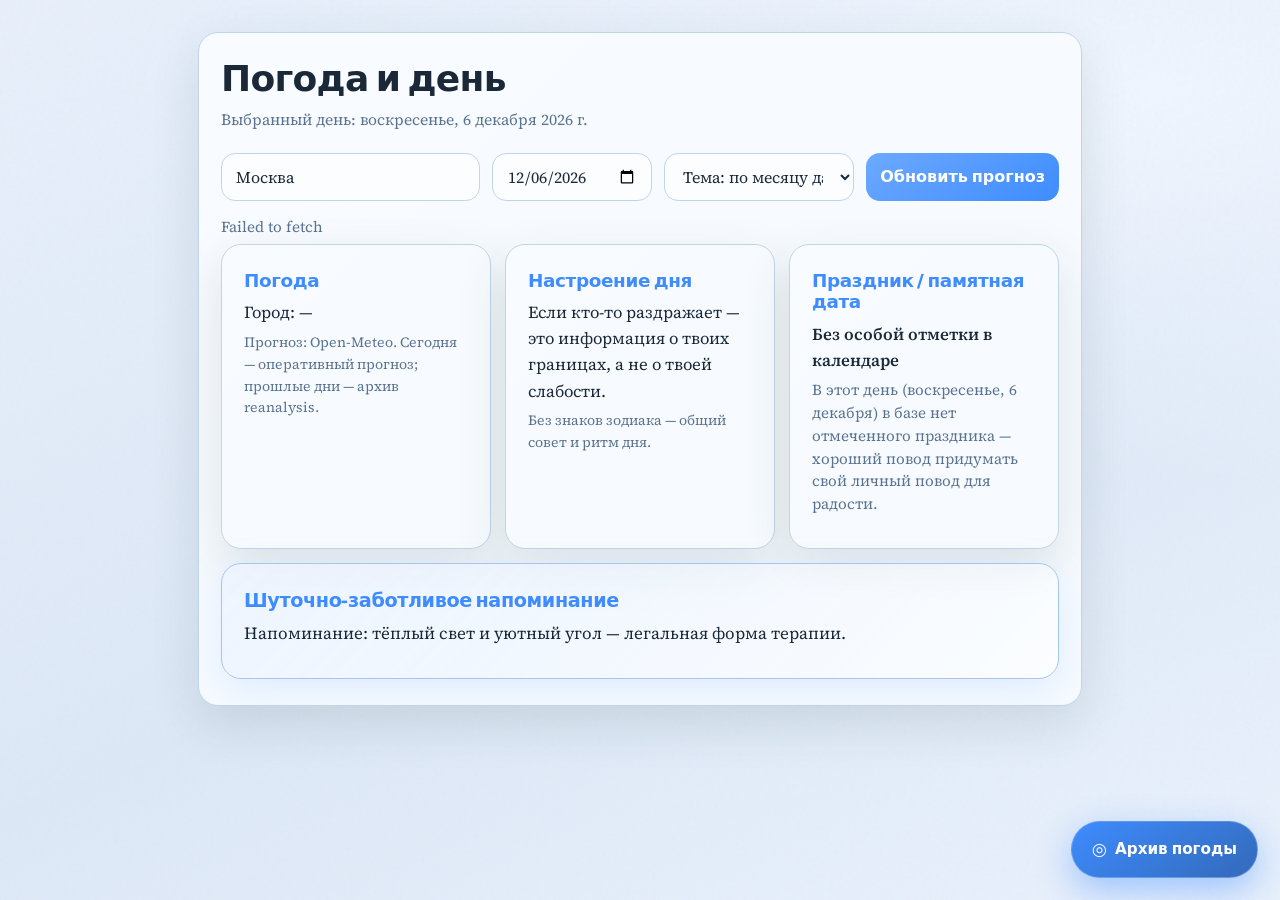
==== commit 4a2ae69e: "Большой промт от ChatGPT" ====
--- a/index.html
+++ b/index.html
@@ -3,28 +3,29 @@
 <head>
   <meta charset="UTF-8">
   <meta name="viewport" content="width=device-width, initial-scale=1.0">
-  <title>Погода на сегодня и завтра</title>
+  <title>Погода — день и настроение</title>
   <link rel="preconnect" href="https://fonts.googleapis.com">
   <link rel="preconnect" href="https://fonts.gstatic.com" crossorigin>
   <link href="https://fonts.googleapis.com/css2?family=Bricolage+Grotesque:opsz,wght@12..96,500;12..96,700&family=Source+Serif+4:ital,opsz,wght@0,8..60,400;0,8..60,600;1,8..60,400&display=swap" rel="stylesheet">
   <link rel="stylesheet" href="theme.css">
 </head>
-<body data-season="spring">
+<body data-season="spring" data-month="1">
   <main class="wrap">
-    <section class="card">
-      <h1>Прогноз погоды на сегодня и завтра</h1>
+    <section class="card hero-card">
+      <h1>Погода и день</h1>
       <p id="currentDate" class="date-text"></p>
 
       <div class="controls">
-        <input id="cityInput" list="cityList" placeholder="Введите город, например Москва" value="Москва">
-        <select id="seasonSelect" class="season-select" aria-label="Тема сезона">
-          <option value="auto">Тема: авто</option>
+        <input id="cityInput" list="cityList" placeholder="Город, например Москва" value="Москва" autocomplete="address-level2">
+        <input id="dateInput" class="date-input" type="date" aria-label="Дата для прогноза и настроения" title="Дата">
+        <select id="seasonSelect" class="season-select" aria-label="Тема оформления">
+          <option value="auto">Тема: по месяцу даты</option>
           <option value="spring">Весна</option>
           <option value="summer">Лето</option>
           <option value="autumn">Осень</option>
           <option value="winter">Зима</option>
         </select>
-        <button id="loadBtn" type="button">Показать прогноз</button>
+        <button id="loadBtn" type="button">Обновить прогноз</button>
       </div>
       <datalist id="cityList">
         <option value="Москва"></option>
@@ -38,27 +39,33 @@
 
       <p id="status" class="status"></p>
 
-      <div class="grid">
+      <p id="weatherSummary" class="weather-summary" aria-live="polite"></p>
+
+      <div class="panels-grid">
         <article class="panel card">
           <h2>Погода</h2>
-          <p id="cityLabel">Город: -</p>
+          <p id="cityLabel">Город: —</p>
           <div id="weatherBox"></div>
-          <p class="footer-note">Источник данных: Open-Meteo (реальный API).</p>
+          <p class="footer-note">Прогноз: Open-Meteo. Сегодня — оперативный прогноз; прошлые дни — архив reanalysis.</p>
         </article>
 
         <article class="panel card">
-          <h2>Краткий гороскоп</h2>
-          <p id="horoscopeText">Загрузка...</p>
+          <h2>Настроение дня</h2>
+          <p id="dayMoodText" class="flow-text">…</p>
+          <p class="footer-note">Без знаков зодиака — общий совет и ритм дня.</p>
         </article>
 
         <article class="panel card">
-          <h2>Праздник или памятная дата</h2>
-          <p id="holidayText">Загрузка...</p>
+          <h2>Праздник / памятная дата</h2>
+          <p id="holidayText" class="flow-text holiday-title">…</p>
+          <p id="holidayMeta" class="holiday-tier" hidden></p>
+          <p id="holidayNote" class="holiday-note flow-text"></p>
+          <p id="holidayExtras" class="holiday-extras" hidden></p>
         </article>
 
-        <article class="panel card">
-          <h2>Шуточное, но заботливое напоминание</h2>
-          <p id="reminderText">Сейчас подберу совет по погоде...</p>
+        <article class="panel card reminder-strip" id="reminderBlock" aria-live="polite">
+          <h2>Шуточно-заботливое напоминание</h2>
+          <p id="reminderText" class="flow-text reminder-body">…</p>
         </article>
       </div>
     </section>
@@ -69,237 +76,8 @@
     Архив погоды
   </a>
 
-  <script>
-    const dateEl = document.getElementById("currentDate");
-    const cityInput = document.getElementById("cityInput");
-    const loadBtn = document.getElementById("loadBtn");
-    const seasonSelect = document.getElementById("seasonSelect");
-    const statusEl = document.getElementById("status");
-    const cityLabel = document.getElementById("cityLabel");
-    const weatherBox = document.getElementById("weatherBox");
-    const horoscopeText = document.getElementById("horoscopeText");
-    const holidayText = document.getElementById("holidayText");
-    const reminderText = document.getElementById("reminderText");
-
-    const formatter = new Intl.DateTimeFormat("ru-RU", {
-      weekday: "long",
-      day: "numeric",
-      month: "long",
-      year: "numeric"
-    });
-
-    const today = new Date();
-    dateEl.textContent = "Сегодня: " + formatter.format(today);
-
-    const dailyHoroscope = [
-      "День подходит для спокойного планирования и небольших, но уверенных шагов вперед.",
-      "Хорошее время для общения: короткий разговор сегодня может принести полезную идею завтра.",
-      "Сфокусируйтесь на главном и не перегружайте себя лишними задачами, так результат будет лучше.",
-      "Полезно завершить давние мелкие дела: они освободят место для новых возможностей.",
-      "День благоприятен для обучения и новых знаний, особенно в практических вопросах.",
-      "Поддержка близких и позитивный настрой помогут быстрее решить текущие вопросы.",
-      "Стоит немного замедлиться, восстановить силы и наметить приоритеты на следующую неделю."
-    ];
-
-    horoscopeText.textContent = dailyHoroscope[today.getDay() === 0 ? 6 : today.getDay() - 1];
-
-    const memorableDates = {
-      "01-01": "Новый год",
-      "01-07": "Рождество Христово (православное)",
-      "02-23": "День защитника Отечества",
-      "03-08": "Международный женский день",
-      "04-12": "День космонавтики",
-      "05-01": "Праздник Весны и Труда",
-      "05-09": "День Победы",
-      "06-12": "День России",
-      "11-04": "День народного единства",
-      "12-31": "Канун Нового года"
-    };
-
-    function weatherCodeToText(code) {
-      const map = {
-        0: "Ясно",
-        1: "Преимущественно ясно",
-        2: "Переменная облачность",
-        3: "Пасмурно",
-        45: "Туман",
-        48: "Туман с инеем",
-        51: "Слабая морось",
-        53: "Морось",
-        55: "Сильная морось",
-        61: "Слабый дождь",
-        63: "Дождь",
-        65: "Сильный дождь",
-        71: "Слабый снег",
-        73: "Снег",
-        75: "Сильный снег",
-        80: "Ливневый дождь",
-        95: "Гроза"
-      };
-      return map[code] ?? "Неизвестно";
-    }
-
-    function formatISODate(isoDate) {
-      return new Intl.DateTimeFormat("ru-RU", {
-        weekday: "short",
-        day: "numeric",
-        month: "short"
-      }).format(new Date(isoDate));
-    }
-
-    function getSeasonByMonth(monthIndex) {
-      if (monthIndex >= 2 && monthIndex <= 4) return "spring";
-      if (monthIndex >= 5 && monthIndex <= 7) return "summer";
-      if (monthIndex >= 8 && monthIndex <= 10) return "autumn";
-      return "winter";
-    }
-
-    function applySeasonTheme() {
-      const selected = seasonSelect.value;
-      const finalSeason = selected === "auto" ? getSeasonByMonth(today.getMonth()) : selected;
-      document.body.dataset.season = finalSeason;
-    }
-
-    async function loadHoliday(country = "RU") {
-      const y = today.getFullYear();
-      const month = String(today.getMonth() + 1).padStart(2, "0");
-      const day = String(today.getDate()).padStart(2, "0");
-      const localKey = month + "-" + day;
-
-      try {
-        const url = "https://date.nager.at/api/v3/PublicHolidays/" + y + "/" + country;
-        const res = await fetch(url);
-        if (!res.ok) {
-          throw new Error("Holiday API error");
-        }
-        const holidays = await res.json();
-        const hit = holidays.find((h) => h.date === y + "-" + month + "-" + day);
-        if (hit) {
-          holidayText.textContent = hit.localName + " (" + country + ")";
-          return;
-        }
-      } catch (e) {
-        // Fallback ниже сработает автоматически.
-      }
-
-      if (memorableDates[localKey]) {
-        holidayText.textContent = memorableDates[localKey];
-      } else {
-        holidayText.textContent = "Сегодня нет крупного официального праздника. Отличный день для личных достижений.";
-      }
-    }
-
-    async function geocodeCity(city) {
-      const params = new URLSearchParams({
-        name: city,
-        count: "1",
-        language: "ru",
-        format: "json"
-      });
-      const res = await fetch("https://geocoding-api.open-meteo.com/v1/search?" + params.toString());
-      if (!res.ok) {
-        throw new Error("Не удалось получить координаты города");
-      }
-      const data = await res.json();
-      if (!data.results || data.results.length === 0) {
-        throw new Error("Город не найден");
-      }
-      return data.results[0];
-    }
-
-    async function fetchForecast(lat, lon, timezone) {
-      const params = new URLSearchParams({
-        latitude: String(lat),
-        longitude: String(lon),
-        daily: "weather_code,temperature_2m_max,temperature_2m_min,precipitation_sum,windspeed_10m_max",
-        timezone: timezone || "auto",
-        forecast_days: "2"
-      });
-      const res = await fetch("https://api.open-meteo.com/v1/forecast?" + params.toString());
-      if (!res.ok) {
-        throw new Error("Не удалось получить прогноз погоды");
-      }
-      return res.json();
-    }
-
-    function renderWeather(daily) {
-      weatherBox.innerHTML = "";
-      for (let i = 0; i < daily.time.length; i += 1) {
-        const line = document.createElement("div");
-        line.className = "weather-line";
-        line.innerHTML =
-          "<strong>" + formatISODate(daily.time[i]) + "</strong>" +
-          "<span>" + weatherCodeToText(daily.weather_code[i]) + ", " +
-          Math.round(daily.temperature_2m_min[i]) + "..." +
-          Math.round(daily.temperature_2m_max[i]) + "°C, " +
-          "осадки: " + daily.precipitation_sum[i] + " мм, " +
-          "ветер: " + daily.windspeed_10m_max[i] + " км/ч</span>";
-        weatherBox.appendChild(line);
-      }
-    }
-
-    function buildCareReminder(daily) {
-      const maxToday = Math.round(daily.temperature_2m_max[0]);
-      const maxTomorrow = Math.round(daily.temperature_2m_max[1] ?? daily.temperature_2m_max[0]);
-      const rainToday = Number(daily.precipitation_sum[0]) || 0;
-      const rainTomorrow = Number(daily.precipitation_sum[1]) || 0;
-      const windToday = Number(daily.windspeed_10m_max[0]) || 0;
-      const codes = [daily.weather_code[0], daily.weather_code[1]];
-
-      const isRainy = rainToday > 1.2 || rainTomorrow > 1.2 || codes.some((code) => [61, 63, 65, 80, 95].includes(code));
-      const isWindy = windToday >= 28;
-      const isCold = maxToday <= 8;
-      const isHot = maxToday >= 27 || maxTomorrow >= 27;
-
-      if (isRainy) {
-        return "Сегодня зонт важнее мотивации: и тот, и другой лучше не забывать. Береги ноги сухими и настроение легким.";
-      }
-      if (isWindy) {
-        return "Ветер бодрый: прическа может уйти в свободное плавание. Надень что-то непродуваемое и держись уверенно.";
-      }
-      if (isCold) {
-        return "Прохладно: чай в термосе почти как суперсила. Одевайся слоями и не геройствуй без шапки.";
-      }
-      if (isHot) {
-        return "Почти лето: солнце щедрое, как бабушка на обед. Вода, головной убор и короткие паузы в тени будут кстати.";
-      }
-      return "Погода дружелюбная: можно идти покорять день без лишней драмы. Возьми воду и сделай маленькую прогулку для настроения.";
-    }
-
-    async function updateAll() {
-      const city = cityInput.value.trim();
-      if (!city) {
-        statusEl.textContent = "Введите название города.";
-        return;
-      }
-
-      statusEl.textContent = "Загружаю данные...";
-      weatherBox.innerHTML = "";
-
-      try {
-        const geo = await geocodeCity(city);
-        const forecast = await fetchForecast(geo.latitude, geo.longitude, geo.timezone);
-        cityLabel.textContent = "Город: " + geo.name + (geo.country ? ", " + geo.country : "");
-        renderWeather(forecast.daily);
-        reminderText.textContent = buildCareReminder(forecast.daily);
-        await loadHoliday(geo.country_code || "RU");
-        statusEl.textContent = "Данные обновлены.";
-      } catch (err) {
-        statusEl.textContent = err.message || "Произошла ошибка при загрузке данных.";
-        reminderText.textContent = "Не получилось получить прогноз. На всякий случай: возьми воду, легкую куртку и улыбку.";
-      }
-    }
-
-    loadBtn.addEventListener("click", updateAll);
-    seasonSelect.addEventListener("change", applySeasonTheme);
-    cityInput.addEventListener("keydown", (e) => {
-      if (e.key === "Enter") {
-        updateAll();
-      }
-    });
-
-    applySeasonTheme();
-    updateAll();
-  </script>
+  <script src="js/calendar-data.js"></script>
+  <script src="js/weather-reminders.js"></script>
+  <script src="js/weather-app.js"></script>
 </body>
 </html>
--- a/theme.css
+++ b/theme.css
@@ -15,6 +15,7 @@
   --border: #c5dfd0;
   --shadow: 0 18px 50px rgba(25, 55, 48, 0.12);
   --noise: url("data:image/svg+xml,%3Csvg viewBox='0 0 256 256' xmlns='http://www.w3.org/2000/svg'%3E%3Cfilter id='n'%3E%3CfeTurbulence type='fractalNoise' baseFrequency='0.85' numOctaves='4' stitchTiles='stitch'/%3E%3C/filter%3E%3Crect width='100%25' height='100%25' filter='url(%23n)' opacity='0.04'/%3E%3C/svg%3E");
+  --month-photo: none;
 }
 
 @media (prefers-color-scheme: dark) {
@@ -89,6 +90,8 @@
 body {
   margin: 0;
   min-height: 100vh;
+  position: relative;
+  isolation: isolate;
   font-family: var(--font-body);
   font-size: 1.05rem;
   line-height: 1.55;
@@ -100,6 +103,31 @@
   background-attachment: fixed;
 }
 
+/* Фото месяца (опционально: файлы assets/month/01.jpg … 12.jpg), задаётся из JS через --month-photo */
+body::before {
+  content: "";
+  position: fixed;
+  inset: 0;
+  z-index: -1;
+  background-image: linear-gradient(180deg, rgba(255, 255, 255, 0.82), rgba(255, 255, 255, 0.55)), var(--month-photo);
+  background-size: cover, cover;
+  background-position: center, center;
+  opacity: 0;
+  transition: opacity 0.65s ease;
+  pointer-events: none;
+}
+
+@media (prefers-color-scheme: dark) {
+  body::before {
+    background-image: linear-gradient(180deg, rgba(10, 18, 16, 0.88), rgba(10, 18, 16, 0.72)), var(--month-photo);
+  }
+}
+
+body[data-photo-ready="1"]::before {
+  opacity: 1;
+  transition: opacity 0.75s ease, background-image 0.5s ease;
+}
+
 h1,
 h2,
 .app-title {
@@ -121,6 +149,8 @@
 }
 
 .wrap {
+  position: relative;
+  z-index: 1;
   max-width: 920px;
   margin: 0 auto;
   padding: 32px 18px 96px;
@@ -166,9 +196,15 @@
 
 .controls {
   display: grid;
-  grid-template-columns: 1fr auto auto;
+  grid-template-columns: repeat(2, minmax(0, 1fr));
   gap: 12px;
   margin-bottom: 14px;
+}
+
+@media (min-width: 720px) {
+  .controls {
+    grid-template-columns: minmax(140px, 1fr) minmax(140px, 160px) minmax(160px, 190px) auto;
+  }
 }
 
 .season-select {
@@ -231,6 +267,143 @@
   font-size: 0.95rem;
 }
 
+.weather-summary {
+  margin: 0 0 16px;
+  padding: 12px 14px;
+  border-radius: 14px;
+  border: 1px solid var(--border);
+  background: rgba(255, 255, 255, 0.45);
+  font-family: var(--font-display);
+  font-size: 0.98rem;
+  color: var(--text);
+  min-height: 2.8em;
+  transition: opacity 0.35s ease, transform 0.35s ease;
+}
+
+@media (prefers-color-scheme: dark) {
+  .weather-summary {
+    background: rgba(0, 0, 0, 0.2);
+  }
+}
+
+.weather-summary:empty {
+  display: none;
+}
+
+.panels-grid {
+  margin-top: 6px;
+  display: grid;
+  gap: 14px;
+  grid-template-columns: repeat(auto-fit, minmax(260px, 1fr));
+}
+
+.panels-grid .reminder-strip {
+  grid-column: 1 / -1;
+}
+
+.reminder-strip {
+  position: relative;
+  transition: box-shadow 0.45s ease, border-color 0.35s ease;
+  border: 1px solid color-mix(in srgb, var(--accent) 35%, var(--border));
+  background: linear-gradient(
+    135deg,
+    color-mix(in srgb, var(--accent) 12%, rgba(255, 255, 255, 0.65)),
+    rgba(255, 255, 255, 0.5)
+  );
+  box-shadow: 0 12px 40px color-mix(in srgb, var(--accent) 18%, transparent);
+}
+
+@media (prefers-color-scheme: dark) {
+  .reminder-strip {
+    background: linear-gradient(
+      135deg,
+      color-mix(in srgb, var(--accent) 18%, rgba(0, 0, 0, 0.35)),
+      rgba(0, 0, 0, 0.2)
+    );
+  }
+}
+
+.reminder-strip h2 {
+  font-size: 1.2rem;
+}
+
+.reminder-body {
+  font-size: 1.06rem;
+  transition: opacity 0.4s ease;
+}
+
+.reminder-body.reminder-fade {
+  animation: reminderTextIn 0.45s ease forwards;
+}
+
+@keyframes reminderTextIn {
+  from {
+    opacity: 0.35;
+  }
+  to {
+    opacity: 1;
+  }
+}
+
+.reminder-strip.is-updated {
+  animation: reminderPulse 0.65s ease-out;
+}
+
+@keyframes reminderPulse {
+  from {
+    box-shadow: 0 0 0 0 color-mix(in srgb, var(--accent) 45%, transparent);
+  }
+  to {
+    box-shadow: 0 0 0 12px transparent;
+  }
+}
+
+.flow-text {
+  margin: 0;
+  line-height: 1.55;
+}
+
+.holiday-tier {
+  margin: 10px 0 0;
+  font-size: 0.82rem;
+  letter-spacing: 0.02em;
+  text-transform: uppercase;
+  font-family: var(--font-display);
+  color: var(--muted);
+}
+
+.holiday-title {
+  font-weight: 600;
+}
+
+.holiday-note {
+  margin: 10px 0 0;
+  font-size: 0.95rem;
+  color: var(--muted);
+  line-height: 1.5;
+}
+
+.holiday-note:empty {
+  display: none;
+}
+
+.holiday-extras {
+  margin: 8px 0 0;
+  font-size: 0.88rem;
+  color: var(--muted);
+  line-height: 1.45;
+}
+
+.panel-note {
+  margin: 0;
+  color: var(--muted);
+  font-size: 0.95rem;
+}
+
+.date-input {
+  min-width: 0;
+}
+
 .grid {
   margin-top: 20px;
   display: grid;
@@ -418,6 +591,18 @@
 }
 
 @media (prefers-reduced-motion: reduce) {
+  .reminder-strip.is-updated {
+    animation: none;
+  }
+
+  .reminder-body.reminder-fade {
+    animation: none;
+  }
+
+  .weather-summary {
+    transition: none;
+  }
+
   button:hover,
   .btn:hover,
   .fab-archive:hover {
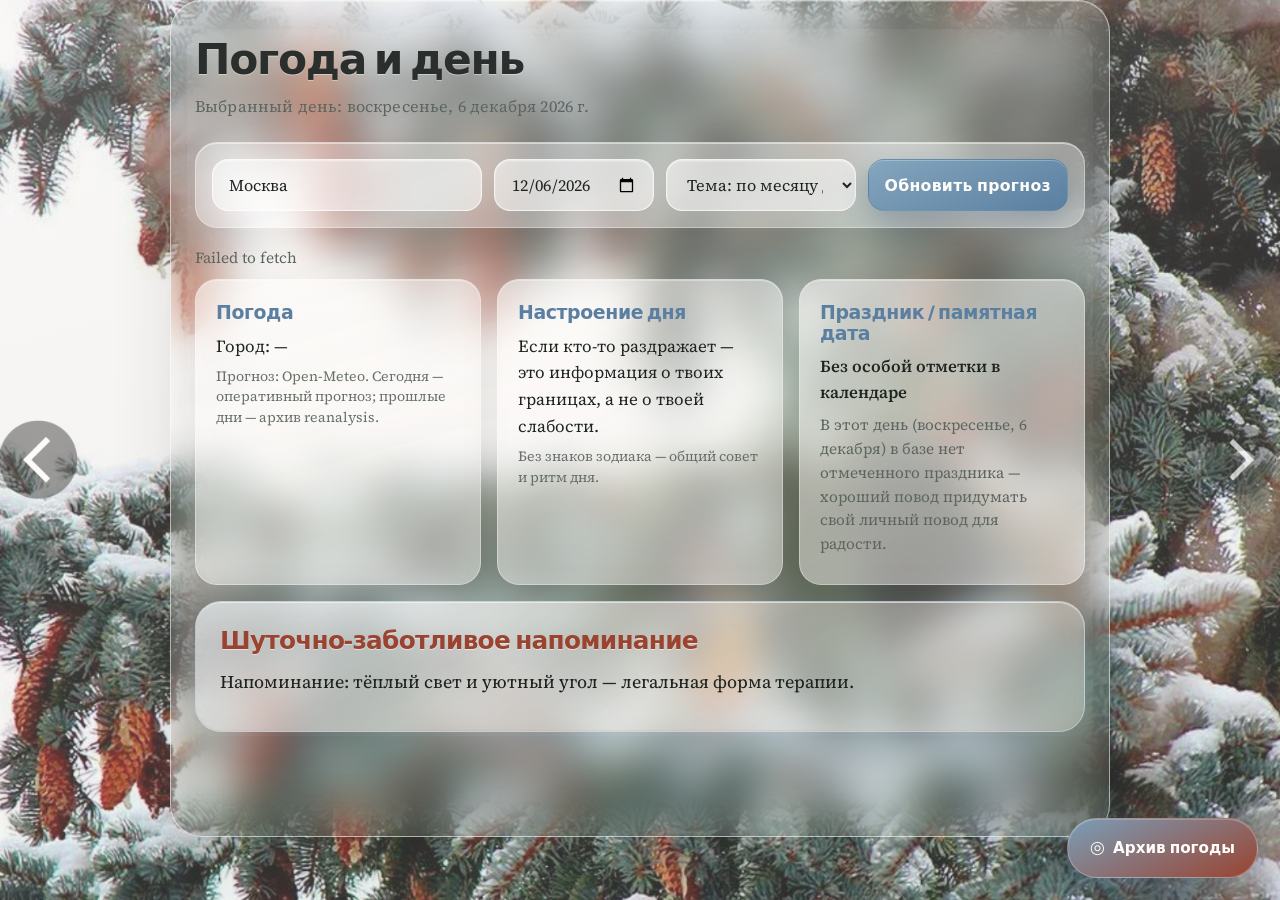
==== commit 6e440fbf: "доработка фона из фото" ====
--- a/index.html
+++ b/index.html
@@ -9,7 +9,10 @@
   <link href="https://fonts.googleapis.com/css2?family=Bricolage+Grotesque:opsz,wght@12..96,500;12..96,700&family=Source+Serif+4:ital,opsz,wght@0,8..60,400;0,8..60,600;1,8..60,400&display=swap" rel="stylesheet">
   <link rel="stylesheet" href="theme.css">
 </head>
-<body data-season="spring" data-month="1">
+<body data-season="spring">
+  <script>
+    document.body.setAttribute("data-month", String(new Date().getMonth() + 1));
+  </script>
   <main class="wrap">
     <section class="card hero-card">
       <h1>Погода и день</h1>
--- a/theme.css
+++ b/theme.css
@@ -1,84 +1,144 @@
-/* Погода — общая тема (frontend-design: характерная типографика, глубина, сезонные акценты) */
+/* =============================================================================
+   Premium glass / editorial — фото месяца как полноэкранный фон, стекло на UI.
+   --month-photo: по умолчанию из body[data-month] (PNG); JS может переопределить.
+   ============================================================================= */
 
 :root {
   color-scheme: light dark;
   --font-display: "Bricolage Grotesque", system-ui, sans-serif;
   --font-body: "Source Serif 4", "Georgia", serif;
-  --bg: #eef9f1;
-  --bg-soft: #e3f1ff;
-  --bg-glow: #fff3cf;
-  --card: #fffdf6;
-  --text: #1a2e32;
-  --muted: #4d6a72;
-  --accent: #ff8f6b;
-  --accent-2: #e85d3a;
-  --border: #c5dfd0;
-  --shadow: 0 18px 50px rgba(25, 55, 48, 0.12);
-  --noise: url("data:image/svg+xml,%3Csvg viewBox='0 0 256 256' xmlns='http://www.w3.org/2000/svg'%3E%3Cfilter id='n'%3E%3CfeTurbulence type='fractalNoise' baseFrequency='0.85' numOctaves='4' stitchTiles='stitch'/%3E%3C/filter%3E%3Crect width='100%25' height='100%25' filter='url(%23n)' opacity='0.04'/%3E%3C/svg%3E");
+
+  /* Палитра: тёплый белый, дымка, пыльная роза, терракота, графит */
+  --cream: #fdfbf8;
+  --mist: #e8ebe4;
+  --rose-dust: #ebe2df;
+  --graphite: #2a2e2c;
+  --terra: #c45c3e;
+  --terra-deep: #9a4330;
+  --sage: #8a9a8e;
+
+  --text: #1e2420;
+  --muted: #5c6560;
+  --accent: #d4785c;
+  --accent-2: #b85a42;
+  --border-glass: rgba(255, 255, 255, 0.55);
+  --border-soft: rgba(255, 255, 255, 0.35);
+  --shadow-soft: 0 28px 64px rgba(32, 38, 34, 0.1);
+  --shadow-lift: 0 12px 40px rgba(32, 38, 34, 0.08);
+  --glass-light: rgba(255, 255, 255, 0.52);
+  --glass-mid: rgba(255, 252, 248, 0.38);
+  --noise: url("data:image/svg+xml,%3Csvg viewBox='0 0 256 256' xmlns='http://www.w3.org/2000/svg'%3E%3Cfilter id='n'%3E%3CfeTurbulence type='fractalNoise' baseFrequency='0.85' numOctaves='4' stitchTiles='stitch'/%3E%3C/filter%3E%3Crect width='100%25' height='100%25' filter='url(%23n)' opacity='0.035'/%3E%3C/svg%3E");
   --month-photo: none;
+
+  /* Главная колонка: только стекло, без «белого щита» */
+  --wrap-glass: linear-gradient(
+    165deg,
+    rgba(255, 253, 250, 0.14) 0%,
+    rgba(248, 244, 238, 0.08) 48%,
+    rgba(242, 246, 242, 0.06) 100%
+  );
+  --wrap-glass-dark: linear-gradient(
+    165deg,
+    rgba(22, 28, 24, 0.28) 0%,
+    rgba(16, 20, 18, 0.16) 52%,
+    rgba(14, 18, 22, 0.12) 100%
+  );
+
+  /* Сезонные подложки под фото (если фото ещё нет) */
+  --bg: #eef4ef;
+  --bg-soft: #e5ebe6;
+  --bg-glow: #f5ebe8;
+  --card-tint: rgba(255, 253, 250, 0.45);
+}
+
+/* Фото месяца по data-month — видно с первого кадра (пути совпадают с assets/month/*.png) */
+body[data-month="1"] {
+  --month-photo: url("assets/month/01.png");
+}
+body[data-month="2"] {
+  --month-photo: url("assets/month/02.png");
+}
+body[data-month="3"] {
+  --month-photo: url("assets/month/03.png");
+}
+body[data-month="4"] {
+  --month-photo: url("assets/month/04.png");
+}
+body[data-month="5"] {
+  --month-photo: url("assets/month/05.png");
+}
+body[data-month="6"] {
+  --month-photo: url("assets/month/06.png");
+}
+body[data-month="7"] {
+  --month-photo: url("assets/month/07.png");
+}
+body[data-month="8"] {
+  --month-photo: url("assets/month/08.png");
+}
+body[data-month="9"] {
+  --month-photo: url("assets/month/09.png");
+}
+body[data-month="10"] {
+  --month-photo: url("assets/month/10.png");
+}
+body[data-month="11"] {
+  --month-photo: url("assets/month/11.png");
+}
+body[data-month="12"] {
+  --month-photo: url("assets/month/12.png");
 }
 
 @media (prefers-color-scheme: dark) {
   :root {
-    --bg: #0d1614;
-    --bg-soft: #152428;
-    --bg-glow: #1a2a35;
-    --card: #121f1c;
-    --text: #e6f4ec;
-    --muted: #8fb3a8;
-    --accent: #ffb088;
-    --accent-2: #ff8f5c;
-    --border: #2a4038;
-    --shadow: 0 18px 50px rgba(0, 0, 0, 0.45);
+    --cream: #141a17;
+    --text: #e8ebe9;
+    --muted: #9ca8a0;
+    --accent: #e8a088;
+    --accent-2: #d4826a;
+    --border-glass: rgba(255, 255, 255, 0.12);
+    --border-soft: rgba(255, 255, 255, 0.08);
+    --shadow-soft: 0 28px 64px rgba(0, 0, 0, 0.45);
+    --shadow-lift: 0 12px 40px rgba(0, 0, 0, 0.35);
+    --glass-light: rgba(28, 34, 30, 0.55);
+    --glass-mid: rgba(22, 28, 24, 0.42);
+    --card-tint: rgba(22, 28, 24, 0.5);
+    --bg: #121816;
+    --bg-soft: #1a221e;
+    --bg-glow: #1e2822;
   }
 }
 
 body[data-season="spring"] {
-  --bg: #eef9f1;
-  --bg-soft: #e3f1ff;
-  --bg-glow: #ffe8f0;
-  --card: #fffdf6;
-  --text: #1a2e32;
-  --muted: #4d6a72;
-  --accent: #ff8f6b;
-  --accent-2: #e85d3a;
-  --border: #c5dfd0;
+  --bg: #edf5ef;
+  --bg-soft: #e3ebe5;
+  --bg-glow: #f0e8e6;
+  --accent: #d4785c;
+  --accent-2: #b85a42;
 }
 
 body[data-season="summer"] {
-  --bg: #e8fbff;
-  --bg-soft: #dff9df;
-  --bg-glow: #fff8e4;
-  --card: #fffef8;
-  --text: #152a2e;
-  --muted: #4a6d72;
-  --accent: #ffad33;
-  --accent-2: #e89400;
-  --border: #c0e8dc;
+  --bg: #eaf4f0;
+  --bg-soft: #e0ebe4;
+  --bg-glow: #f2f0e4;
+  --accent: #c9893a;
+  --accent-2: #a86f2e;
 }
 
 body[data-season="autumn"] {
-  --bg: #fff3e7;
-  --bg-soft: #ffe4cf;
-  --bg-glow: #ffd8c2;
-  --card: #fffaf5;
-  --text: #2c2118;
-  --muted: #7a5f49;
-  --accent: #f08a24;
-  --accent-2: #c45c0a;
-  --border: #e8c9a8;
+  --bg: #f2ebe4;
+  --bg-soft: #ebe0d6;
+  --bg-glow: #ead9cc;
+  --accent: #c76b3a;
+  --accent-2: #a3552e;
 }
 
 body[data-season="winter"] {
-  --bg: #e8f0fb;
-  --bg-soft: #dce8f7;
-  --bg-glow: #f0f6ff;
-  --card: #f7fbff;
-  --text: #1a2838;
-  --muted: #5a7390;
-  --accent: #6da9ff;
-  --accent-2: #3e8cff;
-  --border: #c0d4ea;
+  --bg: #e8eef0;
+  --bg-soft: #dfe8ec;
+  --bg-glow: #e8eef5;
+  --accent: #7a9eb8;
+  --accent-2: #5a7fa0;
 }
 
 *,
@@ -87,83 +147,281 @@
   box-sizing: border-box;
 }
 
+/* -----------------------------------------------------------------------------
+   Фон страницы (body): базовый сезонный градиент + шум (виден, если нет фото)
+   ----------------------------------------------------------------------------- */
 body {
   margin: 0;
   min-height: 100vh;
   position: relative;
   isolation: isolate;
   font-family: var(--font-body);
-  font-size: 1.05rem;
-  line-height: 1.55;
+  font-size: 1.06rem;
+  line-height: 1.58;
   color: var(--text);
-  background:
-    var(--noise),
-    radial-gradient(120% 80% at 90% 10%, var(--bg-glow), transparent 55%),
-    linear-gradient(155deg, var(--bg) 0%, var(--bg-soft) 55%, var(--bg-glow) 120%);
+  background-color: var(--bg);
+  background-image: var(--noise), linear-gradient(165deg, var(--bg) 0%, var(--bg-soft) 45%, var(--bg-glow) 100%);
   background-attachment: fixed;
-}
-
-/* Фото месяца (опционально: файлы assets/month/01.jpg … 12.jpg), задаётся из JS через --month-photo */
+  background-size: auto, auto;
+}
+
+/* Слой 1 (z:0): фото месяца — полноэкран; --month-photo из CSS (data-month) и/или из JS */
 body::before {
   content: "";
   position: fixed;
   inset: 0;
-  z-index: -1;
-  background-image: linear-gradient(180deg, rgba(255, 255, 255, 0.82), rgba(255, 255, 255, 0.55)), var(--month-photo);
-  background-size: cover, cover;
-  background-position: center, center;
-  opacity: 0;
-  transition: opacity 0.65s ease;
+  z-index: 0;
+  background-image: var(--month-photo);
+  background-size: cover;
+  background-position: center;
+  background-repeat: no-repeat;
+  background-attachment: fixed;
+  opacity: 1;
+  transition: opacity 0.55s ease;
   pointer-events: none;
 }
 
-@media (prefers-color-scheme: dark) {
-  body::before {
-    background-image: linear-gradient(180deg, rgba(10, 18, 16, 0.88), rgba(10, 18, 16, 0.72)), var(--month-photo);
-  }
-}
-
-body[data-photo-ready="1"]::before {
-  opacity: 1;
-  transition: opacity 0.75s ease, background-image 0.5s ease;
-}
-
+/* Слой 2 (z:1): лёгкий оверлей — текст читается, фото месяца остаётся главным визуалом */
+body::after {
+  content: "";
+  position: fixed;
+  inset: 0;
+  z-index: 1;
+  pointer-events: none;
+  background: linear-gradient(
+    165deg,
+    rgba(255, 252, 248, 0.34) 0%,
+    rgba(245, 238, 232, 0.22) 42%,
+    rgba(236, 242, 238, 0.18) 100%
+  );
+  transition: opacity 0.6s ease;
+}
+
+@media (prefers-color-scheme: dark) {
+  body::after {
+    background: linear-gradient(
+      165deg,
+      rgba(14, 18, 16, 0.48) 0%,
+      rgba(12, 16, 14, 0.36) 50%,
+      rgba(10, 14, 18, 0.32) 100%
+    );
+  }
+}
+
+/* -----------------------------------------------------------------------------
+   Главный контейнер (.wrap): премиальная стеклянная «оболочка» страницы
+   ----------------------------------------------------------------------------- */
+.wrap {
+  position: relative;
+  z-index: 2;
+  max-width: 940px;
+  margin: 0 auto;
+  padding: 28px 16px 100px;
+  background: var(--wrap-glass);
+  backdrop-filter: blur(22px) saturate(1.35);
+  -webkit-backdrop-filter: blur(22px) saturate(1.35);
+  border-radius: 32px;
+  border: 1px solid var(--border-glass);
+  box-shadow: var(--shadow-soft), inset 0 1px 0 rgba(255, 255, 255, 0.22);
+  transition: box-shadow 0.35s ease, border-color 0.35s ease;
+}
+
+@media (prefers-color-scheme: dark) {
+  .wrap {
+    background: var(--wrap-glass-dark);
+    box-shadow: var(--shadow-soft), inset 0 1px 0 rgba(255, 255, 255, 0.05);
+  }
+}
+
+/* Внутренний hero-card: не второй «щит» — прозрачный, без своей жирной подложки */
+.wrap > .card.hero-card {
+  background: transparent;
+  border: none;
+  box-shadow: none;
+  padding: 8px 8px 4px;
+  overflow: visible;
+}
+
+.wrap > .card.hero-card::before {
+  display: none;
+}
+
+.wrap > .card.hero-card > * {
+  position: relative;
+  z-index: 1;
+}
+
+/* Типографика */
 h1,
 h2,
 .app-title {
   font-family: var(--font-display);
   font-weight: 700;
+  letter-spacing: -0.03em;
+  line-height: 1.12;
+}
+
+h1 {
+  margin: 0 0 10px;
+  font-size: clamp(2rem, 4.5vw, 2.65rem);
+  color: var(--graphite);
+  text-shadow: 0 1px 0 rgba(255, 255, 255, 0.4);
+}
+
+@media (prefers-color-scheme: dark) {
+  h1 {
+    color: var(--text);
+    text-shadow: 0 1px 2px rgba(0, 0, 0, 0.3);
+  }
+}
+
+h2 {
+  margin: 0 0 10px;
+  font-size: 1.18rem;
+  font-weight: 650;
+  color: var(--accent-2);
   letter-spacing: -0.02em;
-  line-height: 1.15;
-}
-
-h1 {
-  margin: 0 0 8px;
-  font-size: clamp(1.75rem, 4vw, 2.25rem);
-}
-
-h2 {
-  margin: 0 0 8px;
-  font-size: 1.15rem;
-  color: var(--accent-2);
-}
-
-.wrap {
-  position: relative;
-  z-index: 1;
-  max-width: 920px;
-  margin: 0 auto;
-  padding: 32px 18px 96px;
-}
-
+}
+
+.date-text {
+  color: var(--muted);
+  margin: 0 0 22px;
+  font-size: 1.02rem;
+  letter-spacing: 0.01em;
+}
+
+label.field-label {
+  display: block;
+  margin-bottom: 6px;
+  font-size: 0.95rem;
+  color: var(--muted);
+}
+
+/* -----------------------------------------------------------------------------
+   Control bar (.controls): единая панель ввода
+   ----------------------------------------------------------------------------- */
+.controls {
+  display: grid;
+  grid-template-columns: repeat(2, minmax(0, 1fr));
+  gap: 12px;
+  margin-bottom: 18px;
+  padding: 16px;
+  border-radius: 22px;
+  background: rgba(255, 255, 255, 0.35);
+  backdrop-filter: blur(12px);
+  -webkit-backdrop-filter: blur(12px);
+  border: 1px solid var(--border-soft);
+  box-shadow: inset 0 1px 0 rgba(255, 255, 255, 0.5), var(--shadow-lift);
+  transition: box-shadow 0.3s ease, border-color 0.3s ease;
+}
+
+@media (prefers-color-scheme: dark) {
+  .controls {
+    background: rgba(0, 0, 0, 0.22);
+    box-shadow: inset 0 1px 0 rgba(255, 255, 255, 0.06), var(--shadow-lift);
+  }
+}
+
+@media (min-width: 720px) {
+  .controls {
+    grid-template-columns: minmax(140px, 1fr) minmax(140px, 160px) minmax(160px, 190px) auto;
+  }
+}
+
+.season-select {
+  min-width: 170px;
+}
+
+input,
+button,
+select {
+  font-family: var(--font-body);
+  font-size: 1.02rem;
+  border-radius: 16px;
+  border: 1px solid rgba(255, 255, 255, 0.65);
+  padding: 13px 16px;
+  outline: none;
+  background: rgba(255, 255, 255, 0.55);
+  color: var(--text);
+  box-shadow: inset 0 1px 2px rgba(255, 255, 255, 0.6);
+  transition: border-color 0.25s ease, box-shadow 0.25s ease, background 0.25s ease, transform 0.2s ease;
+}
+
+@media (prefers-color-scheme: dark) {
+  input,
+  select {
+    background: rgba(0, 0, 0, 0.28);
+    border-color: rgba(255, 255, 255, 0.1);
+    box-shadow: inset 0 1px 2px rgba(0, 0, 0, 0.2);
+  }
+}
+
+input:hover,
+select:hover {
+  border-color: rgba(212, 120, 92, 0.45);
+  background: rgba(255, 255, 255, 0.68);
+}
+
+input:focus,
+select:focus {
+  border-color: color-mix(in srgb, var(--accent) 55%, white);
+  box-shadow: 0 0 0 3px color-mix(in srgb, var(--accent) 22%, transparent), inset 0 1px 2px rgba(255, 255, 255, 0.5);
+}
+
+button,
+.btn {
+  font-family: var(--font-display);
+  font-weight: 600;
+  font-size: 0.98rem;
+  letter-spacing: 0.02em;
+  color: #fffdf9;
+  border: 1px solid color-mix(in srgb, var(--accent-2) 40%, transparent);
+  cursor: pointer;
+  background: linear-gradient(155deg, color-mix(in srgb, var(--accent) 92%, #fff) 0%, var(--accent-2) 100%);
+  box-shadow: 0 8px 24px color-mix(in srgb, var(--accent-2) 35%, transparent), inset 0 1px 0 rgba(255, 255, 255, 0.25);
+  transition: transform 0.22s ease, box-shadow 0.22s ease, filter 0.22s ease;
+}
+
+button:hover,
+.btn:hover {
+  filter: brightness(1.04);
+  transform: translateY(-2px);
+  box-shadow: 0 14px 32px color-mix(in srgb, var(--accent-2) 40%, transparent), inset 0 1px 0 rgba(255, 255, 255, 0.3);
+}
+
+button:active,
+.btn:active {
+  transform: translateY(0);
+  box-shadow: 0 6px 16px color-mix(in srgb, var(--accent-2) 30%, transparent);
+}
+
+button:focus-visible,
+.btn:focus-visible {
+  outline: 2px solid var(--accent);
+  outline-offset: 3px;
+}
+
+.status {
+  min-height: 1.45em;
+  color: var(--muted);
+  margin: 0 0 6px;
+  font-size: 0.96rem;
+}
+
+/* -----------------------------------------------------------------------------
+   Карточки: погода, настроение, праздник — стекло
+   ----------------------------------------------------------------------------- */
 .card {
   position: relative;
-  background: var(--card);
-  border: 1px solid var(--border);
-  border-radius: 20px;
-  box-shadow: var(--shadow);
-  padding: 26px 22px;
+  border-radius: 22px;
+  padding: 22px 20px;
   overflow: hidden;
+  background: var(--card-tint);
+  backdrop-filter: blur(14px) saturate(1.1);
+  -webkit-backdrop-filter: blur(14px) saturate(1.1);
+  border: 1px solid var(--border-soft);
+  box-shadow: var(--shadow-lift), inset 0 1px 0 rgba(255, 255, 255, 0.35);
+  transition: transform 0.3s ease, box-shadow 0.3s ease, border-color 0.3s ease;
 }
 
 .card::before {
@@ -172,8 +430,21 @@
   inset: 0;
   border-radius: inherit;
   pointer-events: none;
-  background: linear-gradient(135deg, rgba(255, 255, 255, 0.35), transparent 40%);
-  opacity: 0.5;
+  background: linear-gradient(145deg, rgba(255, 255, 255, 0.28) 0%, transparent 55%);
+  opacity: 0.65;
+}
+
+.card:hover {
+  box-shadow: 0 18px 48px rgba(32, 38, 34, 0.12), inset 0 1px 0 rgba(255, 255, 255, 0.4);
+}
+
+@media (prefers-color-scheme: dark) {
+  .card {
+    box-shadow: var(--shadow-lift), inset 0 1px 0 rgba(255, 255, 255, 0.05);
+  }
+  .card::before {
+    background: linear-gradient(145deg, rgba(255, 255, 255, 0.06) 0%, transparent 55%);
+  }
 }
 
 .card > * {
@@ -181,119 +452,10 @@
   z-index: 1;
 }
 
-.date-text {
-  color: var(--muted);
-  margin: 0 0 20px;
-  font-size: 0.98rem;
-}
-
-label.field-label {
-  display: block;
-  margin-bottom: 6px;
-  font-size: 0.95rem;
-  color: var(--muted);
-}
-
-.controls {
+.panels-grid {
+  margin-top: 8px;
   display: grid;
-  grid-template-columns: repeat(2, minmax(0, 1fr));
-  gap: 12px;
-  margin-bottom: 14px;
-}
-
-@media (min-width: 720px) {
-  .controls {
-    grid-template-columns: minmax(140px, 1fr) minmax(140px, 160px) minmax(160px, 190px) auto;
-  }
-}
-
-.season-select {
-  min-width: 170px;
-}
-
-input,
-button,
-select {
-  font-family: var(--font-body);
-  font-size: 1rem;
-  border-radius: 14px;
-  border: 1px solid var(--border);
-  padding: 11px 14px;
-  outline: none;
-  background: rgba(255, 255, 255, 0.55);
-  color: var(--text);
-}
-
-@media (prefers-color-scheme: dark) {
-  input,
-  select {
-    background: rgba(0, 0, 0, 0.2);
-  }
-}
-
-input:focus,
-button:focus,
-select:focus {
-  border-color: var(--accent);
-  box-shadow: 0 0 0 3px color-mix(in srgb, var(--accent) 28%, transparent);
-}
-
-button,
-.btn {
-  font-family: var(--font-display);
-  font-weight: 600;
-  background: linear-gradient(145deg, var(--accent), var(--accent-2));
-  color: #fff;
-  border: none;
-  cursor: pointer;
-  transition: transform 0.15s ease, filter 0.15s ease;
-}
-
-button:hover,
-.btn:hover {
-  filter: brightness(1.05);
-  transform: translateY(-1px);
-}
-
-button:active,
-.btn:active {
-  transform: translateY(0);
-}
-
-.status {
-  min-height: 1.4em;
-  color: var(--muted);
-  margin: 0;
-  font-size: 0.95rem;
-}
-
-.weather-summary {
-  margin: 0 0 16px;
-  padding: 12px 14px;
-  border-radius: 14px;
-  border: 1px solid var(--border);
-  background: rgba(255, 255, 255, 0.45);
-  font-family: var(--font-display);
-  font-size: 0.98rem;
-  color: var(--text);
-  min-height: 2.8em;
-  transition: opacity 0.35s ease, transform 0.35s ease;
-}
-
-@media (prefers-color-scheme: dark) {
-  .weather-summary {
-    background: rgba(0, 0, 0, 0.2);
-  }
-}
-
-.weather-summary:empty {
-  display: none;
-}
-
-.panels-grid {
-  margin-top: 6px;
-  display: grid;
-  gap: 14px;
+  gap: 16px;
   grid-template-columns: repeat(auto-fit, minmax(260px, 1fr));
 }
 
@@ -301,34 +463,73 @@
   grid-column: 1 / -1;
 }
 
+/* -----------------------------------------------------------------------------
+   Блок «Шуточно-заботливое напоминание» — эмоциональный акцент
+   ----------------------------------------------------------------------------- */
 .reminder-strip {
   position: relative;
-  transition: box-shadow 0.45s ease, border-color 0.35s ease;
-  border: 1px solid color-mix(in srgb, var(--accent) 35%, var(--border));
+  padding: 26px 24px 28px;
+  border-radius: 26px;
+  border: 1px solid color-mix(in srgb, var(--accent) 28%, rgba(255, 255, 255, 0.5));
   background: linear-gradient(
     135deg,
-    color-mix(in srgb, var(--accent) 12%, rgba(255, 255, 255, 0.65)),
-    rgba(255, 255, 255, 0.5)
+    color-mix(in srgb, var(--accent) 18%, rgba(255, 252, 248, 0.55)) 0%,
+    rgba(255, 248, 242, 0.42) 50%,
+    rgba(255, 255, 255, 0.28) 100%
   );
-  box-shadow: 0 12px 40px color-mix(in srgb, var(--accent) 18%, transparent);
+  backdrop-filter: blur(16px) saturate(1.15);
+  -webkit-backdrop-filter: blur(16px) saturate(1.15);
+  box-shadow:
+    0 20px 56px color-mix(in srgb, var(--accent-2) 22%, transparent),
+    inset 0 1px 0 rgba(255, 255, 255, 0.55),
+    inset 0 -1px 0 rgba(212, 120, 92, 0.12);
+  transition: box-shadow 0.45s ease, border-color 0.35s ease, transform 0.35s ease;
+}
+
+.reminder-strip::after {
+  content: "";
+  position: absolute;
+  inset: 0;
+  border-radius: inherit;
+  pointer-events: none;
+  background: radial-gradient(ellipse 90% 60% at 20% 0%, rgba(255, 255, 255, 0.35), transparent 55%);
+  opacity: 0.9;
+}
+
+.reminder-strip > * {
+  position: relative;
+  z-index: 1;
+}
+
+.reminder-strip h2 {
+  font-size: clamp(1.35rem, 2.8vw, 1.55rem);
+  font-weight: 700;
+  letter-spacing: -0.03em;
+  margin-bottom: 12px;
+  color: var(--terra-deep);
+  text-shadow: 0 1px 0 rgba(255, 255, 255, 0.5);
 }
 
 @media (prefers-color-scheme: dark) {
   .reminder-strip {
     background: linear-gradient(
       135deg,
-      color-mix(in srgb, var(--accent) 18%, rgba(0, 0, 0, 0.35)),
-      rgba(0, 0, 0, 0.2)
+      color-mix(in srgb, var(--accent) 22%, rgba(20, 26, 22, 0.55)) 0%,
+      rgba(24, 30, 26, 0.45) 100%
     );
-  }
-}
-
-.reminder-strip h2 {
-  font-size: 1.2rem;
+    border-color: color-mix(in srgb, var(--accent) 35%, rgba(255, 255, 255, 0.08));
+  }
+  .reminder-strip h2 {
+    color: var(--accent);
+    text-shadow: none;
+  }
 }
 
 .reminder-body {
-  font-size: 1.06rem;
+  font-size: 1.12rem;
+  line-height: 1.62;
+  font-weight: 450;
+  color: var(--text);
   transition: opacity 0.4s ease;
 }
 
@@ -338,7 +539,7 @@
 
 @keyframes reminderTextIn {
   from {
-    opacity: 0.35;
+    opacity: 0.4;
   }
   to {
     opacity: 1;
@@ -351,36 +552,64 @@
 
 @keyframes reminderPulse {
   from {
-    box-shadow: 0 0 0 0 color-mix(in srgb, var(--accent) 45%, transparent);
+    box-shadow: 0 0 0 0 color-mix(in srgb, var(--accent) 40%, transparent);
   }
   to {
-    box-shadow: 0 0 0 12px transparent;
-  }
+    box-shadow: 0 0 0 14px transparent;
+  }
+}
+
+.weather-summary {
+  margin: 0 0 18px;
+  padding: 14px 18px;
+  border-radius: 18px;
+  border: 1px solid var(--border-soft);
+  background: rgba(255, 255, 255, 0.4);
+  backdrop-filter: blur(8px);
+  -webkit-backdrop-filter: blur(8px);
+  font-family: var(--font-display);
+  font-size: 1rem;
+  color: var(--text);
+  min-height: 2.8em;
+  box-shadow: inset 0 1px 0 rgba(255, 255, 255, 0.4);
+  transition: opacity 0.35s ease, transform 0.35s ease;
+}
+
+@media (prefers-color-scheme: dark) {
+  .weather-summary {
+    background: rgba(0, 0, 0, 0.22);
+  }
+}
+
+.weather-summary:empty {
+  display: none;
 }
 
 .flow-text {
   margin: 0;
-  line-height: 1.55;
+  line-height: 1.58;
 }
 
 .holiday-tier {
   margin: 10px 0 0;
-  font-size: 0.82rem;
-  letter-spacing: 0.02em;
+  font-size: 0.78rem;
+  letter-spacing: 0.08em;
   text-transform: uppercase;
   font-family: var(--font-display);
   color: var(--muted);
+  font-weight: 600;
 }
 
 .holiday-title {
   font-weight: 600;
+  font-size: 1.05rem;
 }
 
 .holiday-note {
   margin: 10px 0 0;
-  font-size: 0.95rem;
-  color: var(--muted);
-  line-height: 1.5;
+  font-size: 0.96rem;
+  color: var(--muted);
+  line-height: 1.55;
 }
 
 .holiday-note:empty {
@@ -412,33 +641,43 @@
 }
 
 .panel p {
-  margin: 0.35rem 0;
+  margin: 0.4rem 0;
 }
 
 .weather-line {
   display: flex;
   justify-content: space-between;
-  gap: 10px;
-  padding: 10px 12px;
-  border: 1px solid var(--border);
-  border-radius: 12px;
-  margin-top: 8px;
-  background: rgba(255, 255, 255, 0.35);
+  gap: 12px;
+  padding: 12px 14px;
+  border: 1px solid var(--border-soft);
+  border-radius: 16px;
+  margin-top: 10px;
+  background: rgba(255, 255, 255, 0.38);
+  backdrop-filter: blur(6px);
+  -webkit-backdrop-filter: blur(6px);
+  transition: border-color 0.25s ease, background 0.25s ease;
+}
+
+.weather-line:hover {
+  border-color: rgba(212, 120, 92, 0.25);
+  background: rgba(255, 255, 255, 0.5);
 }
 
 @media (prefers-color-scheme: dark) {
   .weather-line {
-    background: rgba(0, 0, 0, 0.15);
+    background: rgba(0, 0, 0, 0.2);
   }
 }
 
 .footer-note {
-  margin-top: 14px;
+  margin-top: 16px;
   color: var(--muted);
   font-size: 0.88rem;
-}
-
-/* Плавающая кнопка — архив */
+  line-height: 1.45;
+  opacity: 0.92;
+}
+
+/* FAB архив — стекло + градиент */
 .fab-archive {
   position: fixed;
   right: 22px;
@@ -447,22 +686,25 @@
   display: inline-flex;
   align-items: center;
   gap: 8px;
-  padding: 14px 20px;
+  padding: 15px 22px;
   border-radius: 999px;
   font-family: var(--font-display);
   font-weight: 600;
   font-size: 0.95rem;
   text-decoration: none;
-  color: #fff;
-  background: linear-gradient(145deg, var(--accent-2), color-mix(in srgb, var(--accent-2) 70%, #1a1a1a));
-  box-shadow: 0 12px 36px color-mix(in srgb, var(--accent-2) 45%, transparent);
-  border: 1px solid color-mix(in srgb, #fff 22%, transparent);
-  transition: transform 0.2s ease, box-shadow 0.2s ease;
+  color: #fffdf9;
+  background: linear-gradient(155deg, var(--accent) 0%, var(--terra-deep) 100%);
+  border: 1px solid rgba(255, 255, 255, 0.25);
+  box-shadow: 0 14px 40px color-mix(in srgb, var(--accent-2) 42%, transparent), inset 0 1px 0 rgba(255, 255, 255, 0.2);
+  backdrop-filter: blur(8px);
+  -webkit-backdrop-filter: blur(8px);
+  transition: transform 0.25s ease, box-shadow 0.25s ease, filter 0.25s ease;
 }
 
 .fab-archive:hover {
   transform: translateY(-3px);
-  box-shadow: 0 16px 44px color-mix(in srgb, var(--accent-2) 55%, transparent);
+  box-shadow: 0 20px 48px color-mix(in srgb, var(--accent-2) 48%, transparent);
+  filter: brightness(1.03);
 }
 
 .fab-archive:focus-visible {
@@ -486,10 +728,12 @@
   color: var(--accent-2);
   text-decoration: none;
   border-bottom: 1px solid color-mix(in srgb, var(--accent-2) 35%, transparent);
+  transition: border-color 0.2s ease, color 0.2s ease;
 }
 
 .back-link:hover {
   border-bottom-color: var(--accent-2);
+  color: var(--accent);
 }
 
 .archive-form {
@@ -508,15 +752,17 @@
 
 .archive-result {
   margin-top: 8px;
-  padding: 16px;
-  border-radius: 14px;
-  border: 1px dashed var(--border);
-  background: rgba(255, 255, 255, 0.25);
+  padding: 18px;
+  border-radius: 18px;
+  border: 1px dashed color-mix(in srgb, var(--accent) 25%, var(--border-soft));
+  background: rgba(255, 255, 255, 0.3);
+  backdrop-filter: blur(10px);
+  -webkit-backdrop-filter: blur(10px);
 }
 
 @media (prefers-color-scheme: dark) {
   .archive-result {
-    background: rgba(0, 0, 0, 0.2);
+    background: rgba(0, 0, 0, 0.22);
   }
 }
 
@@ -552,15 +798,17 @@
 }
 
 .metric {
-  padding: 12px 14px;
-  border-radius: 12px;
-  border: 1px solid var(--border);
-  background: rgba(255, 255, 255, 0.4);
+  padding: 14px 16px;
+  border-radius: 16px;
+  border: 1px solid var(--border-soft);
+  background: rgba(255, 255, 255, 0.35);
+  backdrop-filter: blur(8px);
+  -webkit-backdrop-filter: blur(8px);
 }
 
 @media (prefers-color-scheme: dark) {
   .metric {
-    background: rgba(0, 0, 0, 0.18);
+    background: rgba(0, 0, 0, 0.2);
   }
 }
 
@@ -577,8 +825,15 @@
 }
 
 @media (max-width: 700px) {
+  .wrap {
+    margin: 0 12px;
+    border-radius: 26px;
+    padding: 22px 14px 96px;
+  }
+
   .controls {
     grid-template-columns: 1fr;
+    padding: 14px;
   }
 
   .archive-form {
@@ -608,4 +863,8 @@
   .fab-archive:hover {
     transform: none;
   }
-}
+
+  body::before {
+    transition: none;
+  }
+}
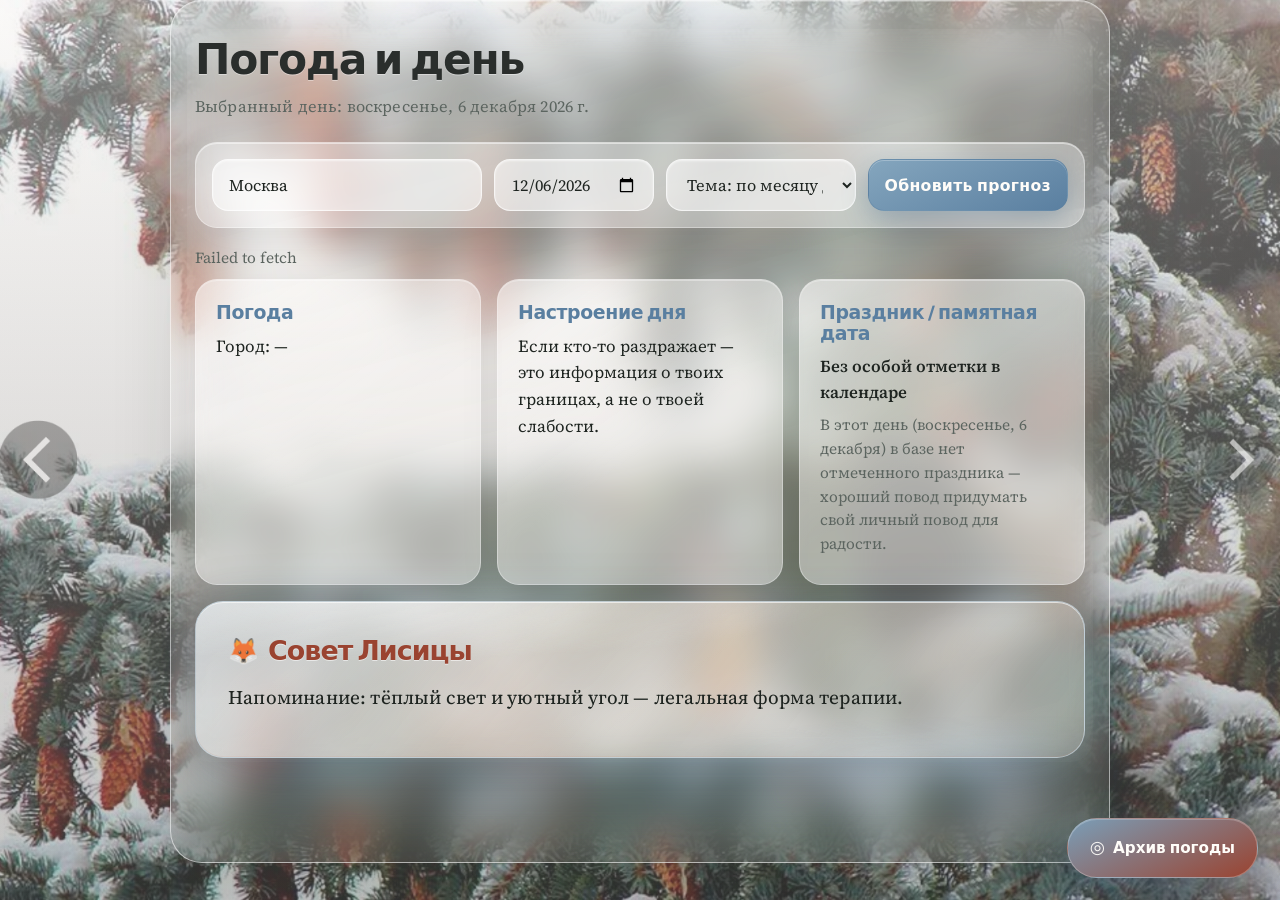
==== commit 280b9678: "Сделала капельнось, второй фон прозрачный, скрыли техописание карточек" ====
--- a/index.html
+++ b/index.html
@@ -49,25 +49,25 @@
           <h2>Погода</h2>
           <p id="cityLabel">Город: —</p>
           <div id="weatherBox"></div>
-          <p class="footer-note">Прогноз: Open-Meteo. Сегодня — оперативный прогноз; прошлые дни — архив reanalysis.</p>
+          <p class="footer-note ui-meta-hidden">Прогноз: Open-Meteo. Сегодня — оперативный прогноз; прошлые дни — архив reanalysis.</p>
         </article>
 
         <article class="panel card">
           <h2>Настроение дня</h2>
           <p id="dayMoodText" class="flow-text">…</p>
-          <p class="footer-note">Без знаков зодиака — общий совет и ритм дня.</p>
+          <p class="footer-note ui-meta-hidden">Без знаков зодиака — общий совет и ритм дня.</p>
         </article>
 
         <article class="panel card">
           <h2>Праздник / памятная дата</h2>
           <p id="holidayText" class="flow-text holiday-title">…</p>
-          <p id="holidayMeta" class="holiday-tier" hidden></p>
+          <p id="holidayMeta" class="holiday-tier ui-meta-hidden" hidden></p>
           <p id="holidayNote" class="holiday-note flow-text"></p>
-          <p id="holidayExtras" class="holiday-extras" hidden></p>
+          <p id="holidayExtras" class="holiday-extras ui-meta-hidden" hidden></p>
         </article>
 
         <article class="panel card reminder-strip" id="reminderBlock" aria-live="polite">
-          <h2>Шуточно-заботливое напоминание</h2>
+          <h2 class="reminder-strip__title"><span class="reminder-strip__mark" aria-hidden="true">🦊</span> Совет Лисицы</h2>
           <p id="reminderText" class="flow-text reminder-body">…</p>
         </article>
       </div>
@@ -81,6 +81,7 @@
 
   <script src="js/calendar-data.js"></script>
   <script src="js/weather-reminders.js"></script>
+  <script src="js/weather-effects.js"></script>
   <script src="js/weather-app.js"></script>
 </body>
 </html>
--- a/theme.css
+++ b/theme.css
@@ -171,14 +171,24 @@
   position: fixed;
   inset: 0;
   z-index: 0;
-  background-image: var(--month-photo);
-  background-size: cover;
-  background-position: center;
-  background-repeat: no-repeat;
-  background-attachment: fixed;
+  /* Градиент поверх фото: верх светлее, низ темнее; фото — нижний слой */
+  background-image: linear-gradient(
+      to bottom,
+      rgba(255, 255, 255, 0.25),
+      rgba(0, 0, 0, 0.25)
+    ),
+    var(--month-photo);
+  background-size: cover, cover;
+  background-position: center, center;
+  background-repeat: no-repeat, no-repeat;
+  background-attachment: fixed, fixed;
   opacity: 1;
   transition: opacity 0.55s ease;
   pointer-events: none;
+}
+
+body.month-bg-fade-out::before {
+  opacity: 0;
 }
 
 /* Слой 2 (z:1): лёгкий оверлей — текст читается, фото месяца остаётся главным визуалом */
@@ -208,12 +218,17 @@
   }
 }
 
+/* Служебные подписи и тип праздника — в разметке для логики, в UI не показываем */
+.ui-meta-hidden {
+  display: none !important;
+}
+
 /* -----------------------------------------------------------------------------
    Главный контейнер (.wrap): премиальная стеклянная «оболочка» страницы
    ----------------------------------------------------------------------------- */
 .wrap {
   position: relative;
-  z-index: 2;
+  z-index: 3;
   max-width: 940px;
   margin: 0 auto;
   padding: 28px 16px 100px;
@@ -223,7 +238,11 @@
   border-radius: 32px;
   border: 1px solid var(--border-glass);
   box-shadow: var(--shadow-soft), inset 0 1px 0 rgba(255, 255, 255, 0.22);
-  transition: box-shadow 0.35s ease, border-color 0.35s ease;
+  transition:
+    box-shadow 0.45s ease,
+    border-color 0.4s ease,
+    backdrop-filter 0.6s ease,
+    filter 0.6s ease;
 }
 
 @media (prefers-color-scheme: dark) {
@@ -379,7 +398,12 @@
   cursor: pointer;
   background: linear-gradient(155deg, color-mix(in srgb, var(--accent) 92%, #fff) 0%, var(--accent-2) 100%);
   box-shadow: 0 8px 24px color-mix(in srgb, var(--accent-2) 35%, transparent), inset 0 1px 0 rgba(255, 255, 255, 0.25);
-  transition: transform 0.22s ease, box-shadow 0.22s ease, filter 0.22s ease;
+  transition:
+    transform 0.28s ease,
+    box-shadow 0.32s ease,
+    filter 0.28s ease,
+    background 0.35s ease,
+    border-color 0.3s ease;
 }
 
 button:hover,
@@ -421,7 +445,11 @@
   -webkit-backdrop-filter: blur(14px) saturate(1.1);
   border: 1px solid var(--border-soft);
   box-shadow: var(--shadow-lift), inset 0 1px 0 rgba(255, 255, 255, 0.35);
-  transition: transform 0.3s ease, box-shadow 0.3s ease, border-color 0.3s ease;
+  transition:
+    transform 0.38s ease,
+    box-shadow 0.38s ease,
+    border-color 0.35s ease,
+    background 0.4s ease;
 }
 
 .card::before {
@@ -464,26 +492,28 @@
 }
 
 /* -----------------------------------------------------------------------------
-   Блок «Шуточно-заботливое напоминание» — эмоциональный акцент
+   «Совет Лисицы» — эмоциональное ядро интерфейса
    ----------------------------------------------------------------------------- */
 .reminder-strip {
   position: relative;
-  padding: 26px 24px 28px;
-  border-radius: 26px;
-  border: 1px solid color-mix(in srgb, var(--accent) 28%, rgba(255, 255, 255, 0.5));
+  padding: 34px 32px 38px;
+  border-radius: 28px;
+  border: 1px solid color-mix(in srgb, var(--accent) 32%, rgba(255, 255, 255, 0.55));
   background: linear-gradient(
-    135deg,
-    color-mix(in srgb, var(--accent) 18%, rgba(255, 252, 248, 0.55)) 0%,
-    rgba(255, 248, 242, 0.42) 50%,
-    rgba(255, 255, 255, 0.28) 100%
+    128deg,
+    color-mix(in srgb, var(--accent) 26%, rgba(255, 250, 244, 0.72)) 0%,
+    rgba(255, 242, 232, 0.55) 38%,
+    rgba(255, 248, 240, 0.42) 72%,
+    rgba(255, 255, 255, 0.22) 100%
   );
-  backdrop-filter: blur(16px) saturate(1.15);
-  -webkit-backdrop-filter: blur(16px) saturate(1.15);
+  backdrop-filter: blur(18px) saturate(1.22);
+  -webkit-backdrop-filter: blur(18px) saturate(1.22);
   box-shadow:
-    0 20px 56px color-mix(in srgb, var(--accent-2) 22%, transparent),
-    inset 0 1px 0 rgba(255, 255, 255, 0.55),
-    inset 0 -1px 0 rgba(212, 120, 92, 0.12);
-  transition: box-shadow 0.45s ease, border-color 0.35s ease, transform 0.35s ease;
+    0 28px 72px color-mix(in srgb, var(--accent-2) 28%, transparent),
+    0 0 48px color-mix(in srgb, var(--accent) 12%, transparent),
+    inset 0 1px 0 rgba(255, 255, 255, 0.62),
+    inset 0 -1px 0 rgba(212, 120, 92, 0.1);
+  transition: box-shadow 0.5s ease, border-color 0.4s ease, transform 0.4s ease;
 }
 
 .reminder-strip::after {
@@ -492,8 +522,10 @@
   inset: 0;
   border-radius: inherit;
   pointer-events: none;
-  background: radial-gradient(ellipse 90% 60% at 20% 0%, rgba(255, 255, 255, 0.35), transparent 55%);
-  opacity: 0.9;
+  background:
+    radial-gradient(ellipse 95% 65% at 18% 0%, rgba(255, 255, 255, 0.42), transparent 58%),
+    radial-gradient(ellipse 70% 50% at 92% 100%, color-mix(in srgb, var(--accent) 15%, transparent), transparent 55%);
+  opacity: 0.95;
 }
 
 .reminder-strip > * {
@@ -501,45 +533,63 @@
   z-index: 1;
 }
 
-.reminder-strip h2 {
-  font-size: clamp(1.35rem, 2.8vw, 1.55rem);
+.reminder-strip__title {
+  font-size: clamp(1.42rem, 3vw, 1.68rem);
   font-weight: 700;
-  letter-spacing: -0.03em;
-  margin-bottom: 12px;
+  letter-spacing: -0.035em;
+  margin: 0 0 16px;
   color: var(--terra-deep);
-  text-shadow: 0 1px 0 rgba(255, 255, 255, 0.5);
+  text-shadow: 0 1px 0 rgba(255, 255, 255, 0.55);
+  display: flex;
+  align-items: center;
+  gap: 10px;
+  flex-wrap: wrap;
+}
+
+.reminder-strip__mark {
+  font-size: 0.92em;
+  line-height: 1;
+  opacity: 0.82;
+  filter: grayscale(0.08);
 }
 
 @media (prefers-color-scheme: dark) {
   .reminder-strip {
     background: linear-gradient(
-      135deg,
-      color-mix(in srgb, var(--accent) 22%, rgba(20, 26, 22, 0.55)) 0%,
-      rgba(24, 30, 26, 0.45) 100%
+      128deg,
+      color-mix(in srgb, var(--accent) 30%, rgba(28, 32, 28, 0.62)) 0%,
+      rgba(26, 30, 26, 0.5) 55%,
+      rgba(20, 24, 22, 0.42) 100%
     );
-    border-color: color-mix(in srgb, var(--accent) 35%, rgba(255, 255, 255, 0.08));
-  }
-  .reminder-strip h2 {
+    border-color: color-mix(in srgb, var(--accent) 38%, rgba(255, 255, 255, 0.1));
+    box-shadow:
+      0 28px 64px rgba(0, 0, 0, 0.4),
+      0 0 40px color-mix(in srgb, var(--accent) 18%, transparent),
+      inset 0 1px 0 rgba(255, 255, 255, 0.08),
+      inset 0 -1px 0 rgba(0, 0, 0, 0.2);
+  }
+  .reminder-strip__title {
     color: var(--accent);
-    text-shadow: none;
+    text-shadow: 0 1px 3px rgba(0, 0, 0, 0.35);
   }
 }
 
 .reminder-body {
-  font-size: 1.12rem;
-  line-height: 1.62;
+  font-size: 1.2rem;
+  line-height: 1.68;
   font-weight: 450;
   color: var(--text);
-  transition: opacity 0.4s ease;
+  letter-spacing: 0.01em;
+  transition: opacity 0.45s ease;
 }
 
 .reminder-body.reminder-fade {
-  animation: reminderTextIn 0.45s ease forwards;
+  animation: reminderTextIn 0.65s ease forwards;
 }
 
 @keyframes reminderTextIn {
   from {
-    opacity: 0.4;
+    opacity: 0.35;
   }
   to {
     opacity: 1;
@@ -547,15 +597,36 @@
 }
 
 .reminder-strip.is-updated {
-  animation: reminderPulse 0.65s ease-out;
+  animation: reminderPulse 0.75s ease-out;
 }
 
 @keyframes reminderPulse {
   from {
-    box-shadow: 0 0 0 0 color-mix(in srgb, var(--accent) 40%, transparent);
+    box-shadow: 0 0 0 0 color-mix(in srgb, var(--accent) 45%, transparent);
   }
   to {
-    box-shadow: 0 0 0 14px transparent;
+    box-shadow: 0 0 0 16px transparent;
+  }
+}
+
+.ui-text-leave {
+  opacity: 0.2;
+  transform: translateY(4px);
+  transition: opacity 0.17s ease, transform 0.17s ease;
+}
+
+.ui-text-enter {
+  animation: uiTextReveal 0.55s ease forwards;
+}
+
+@keyframes uiTextReveal {
+  from {
+    opacity: 0.4;
+    transform: translateY(6px);
+  }
+  to {
+    opacity: 1;
+    transform: translateY(0);
   }
 }
 
@@ -588,6 +659,7 @@
 .flow-text {
   margin: 0;
   line-height: 1.58;
+  transition: opacity 0.4s ease, transform 0.4s ease;
 }
 
 .holiday-tier {
@@ -824,6 +896,187 @@
   color: var(--muted);
 }
 
+/* -----------------------------------------------------------------------------
+   Атмосфера погоды: слой между фоном и контентом (деликатные эффекты)
+   ----------------------------------------------------------------------------- */
+.weather-atmosphere {
+  position: fixed;
+  inset: 0;
+  z-index: 2;
+  pointer-events: none;
+  overflow: hidden;
+}
+
+.weather-atmosphere__flakes {
+  position: absolute;
+  inset: 0;
+}
+
+/* Дождь: едва заметные «жилки», холодный оттенок на общем оверлее */
+.weather-atmosphere--rain::before {
+  content: "";
+  position: absolute;
+  inset: -5% 0 0 0;
+  opacity: 0.35;
+  background-image: repeating-linear-gradient(
+    102deg,
+    transparent,
+    transparent 11px,
+    rgba(255, 255, 255, 0.045) 11px,
+    rgba(255, 255, 255, 0.045) 11.5px
+  );
+  animation: weatherRainFall 0.7s linear infinite;
+}
+
+@keyframes weatherRainFall {
+  to {
+    transform: translateY(14px);
+  }
+}
+
+body[data-weather-fx="rain"]::after {
+  background: linear-gradient(
+    165deg,
+    rgba(228, 236, 244, 0.42) 0%,
+    rgba(232, 236, 240, 0.28) 45%,
+    rgba(226, 232, 236, 0.22) 100%
+  );
+}
+
+@media (prefers-color-scheme: dark) {
+  body[data-weather-fx="rain"]::after {
+    background: linear-gradient(
+      165deg,
+      rgba(16, 22, 28, 0.55) 0%,
+      rgba(14, 18, 22, 0.42) 50%,
+      rgba(12, 16, 20, 0.38) 100%
+    );
+  }
+}
+
+/* Снег: мягкие размытые частицы */
+.weather-flake {
+  position: absolute;
+  top: -8vh;
+  border-radius: 50%;
+  background: rgba(255, 255, 255, 0.5);
+  box-shadow: 0 0 12px rgba(255, 255, 255, 0.35);
+  filter: blur(1.1px);
+  opacity: 0;
+  animation-name: weatherFlakeDrift;
+  animation-timing-function: linear;
+  animation-iteration-count: infinite;
+}
+
+@keyframes weatherFlakeDrift {
+  0% {
+    transform: translate3d(0, -5vh, 0);
+    opacity: 0;
+  }
+  8% {
+    opacity: 0.55;
+  }
+  85% {
+    opacity: 0.4;
+  }
+  100% {
+    transform: translate3d(var(--flake-drift, 0px), 108vh, 0);
+    opacity: 0;
+  }
+}
+
+/* Солнце: тёплое свечение и лёгкий «блик» */
+.weather-atmosphere--sun::before {
+  content: "";
+  position: absolute;
+  inset: -18% -10% 0 -10%;
+  background:
+    radial-gradient(ellipse 85vh 58vh at 78% -5%, rgba(255, 228, 195, 0.26), transparent 54%),
+    radial-gradient(ellipse 55vh 40vh at 88% 4%, rgba(255, 244, 220, 0.14), transparent 50%);
+  animation: weatherSunBreath 12s ease-in-out infinite alternate;
+}
+
+.weather-atmosphere--sun::after {
+  content: "";
+  position: absolute;
+  inset: 0;
+  background: radial-gradient(circle 38vmin at 86% 6%, rgba(255, 255, 255, 0.1), transparent 42%);
+  mix-blend-mode: soft-light;
+  opacity: 0.75;
+}
+
+@keyframes weatherSunBreath {
+  from {
+    opacity: 0.88;
+  }
+  to {
+    opacity: 1;
+  }
+}
+
+body[data-weather-fx="sun"]::after {
+  background: linear-gradient(
+    165deg,
+    rgba(255, 252, 244, 0.38) 0%,
+    rgba(252, 244, 232, 0.26) 48%,
+    rgba(248, 242, 234, 0.2) 100%
+  );
+}
+
+@media (prefers-color-scheme: dark) {
+  body[data-weather-fx="sun"]::after {
+    background: linear-gradient(
+      165deg,
+      rgba(36, 32, 26, 0.42) 0%,
+      rgba(28, 26, 22, 0.32) 100%
+    );
+  }
+}
+
+/* Пасмурно / туман: матовость и чуть сильнее стекло */
+body[data-weather-fx="cloud"]::after {
+  background: linear-gradient(
+    165deg,
+    rgba(236, 236, 238, 0.48) 0%,
+    rgba(228, 230, 232, 0.38) 50%,
+    rgba(224, 226, 228, 0.32) 100%
+  );
+}
+
+body[data-weather-fx="cloud"] .wrap {
+  backdrop-filter: blur(28px) saturate(0.9);
+  -webkit-backdrop-filter: blur(28px) saturate(0.9);
+  filter: contrast(0.96) saturate(0.94);
+}
+
+@media (prefers-color-scheme: dark) {
+  body[data-weather-fx="cloud"]::after {
+    background: linear-gradient(
+      165deg,
+      rgba(18, 20, 22, 0.58) 0%,
+      rgba(14, 16, 18, 0.48) 100%
+    );
+  }
+
+  body[data-weather-fx="cloud"] .wrap {
+    filter: contrast(0.94) saturate(0.88);
+  }
+}
+
+/* Ветер: едва уловимый сдвиг фонового слоя (без второго движения — не дублируем эффект) */
+body[data-weather-wind="1"]::before {
+  animation: weatherBgSway 18s ease-in-out infinite alternate;
+}
+
+@keyframes weatherBgSway {
+  0% {
+    transform: translate3d(0, 0, 0) scale(1);
+  }
+  100% {
+    transform: translate3d(4px, -3px, 0) scale(1.008);
+  }
+}
+
 @media (max-width: 700px) {
   .wrap {
     margin: 0 12px;
@@ -854,6 +1107,10 @@
     animation: none;
   }
 
+  .ui-text-enter {
+    animation: none;
+  }
+
   .weather-summary {
     transition: none;
   }
@@ -866,5 +1123,16 @@
 
   body::before {
     transition: none;
-  }
-}
+    animation: none !important;
+  }
+
+  .weather-atmosphere--rain::before,
+  .weather-atmosphere--sun::before,
+  .weather-flake {
+    animation: none !important;
+  }
+
+  body[data-weather-wind="1"]::before {
+    animation: none !important;
+  }
+}
